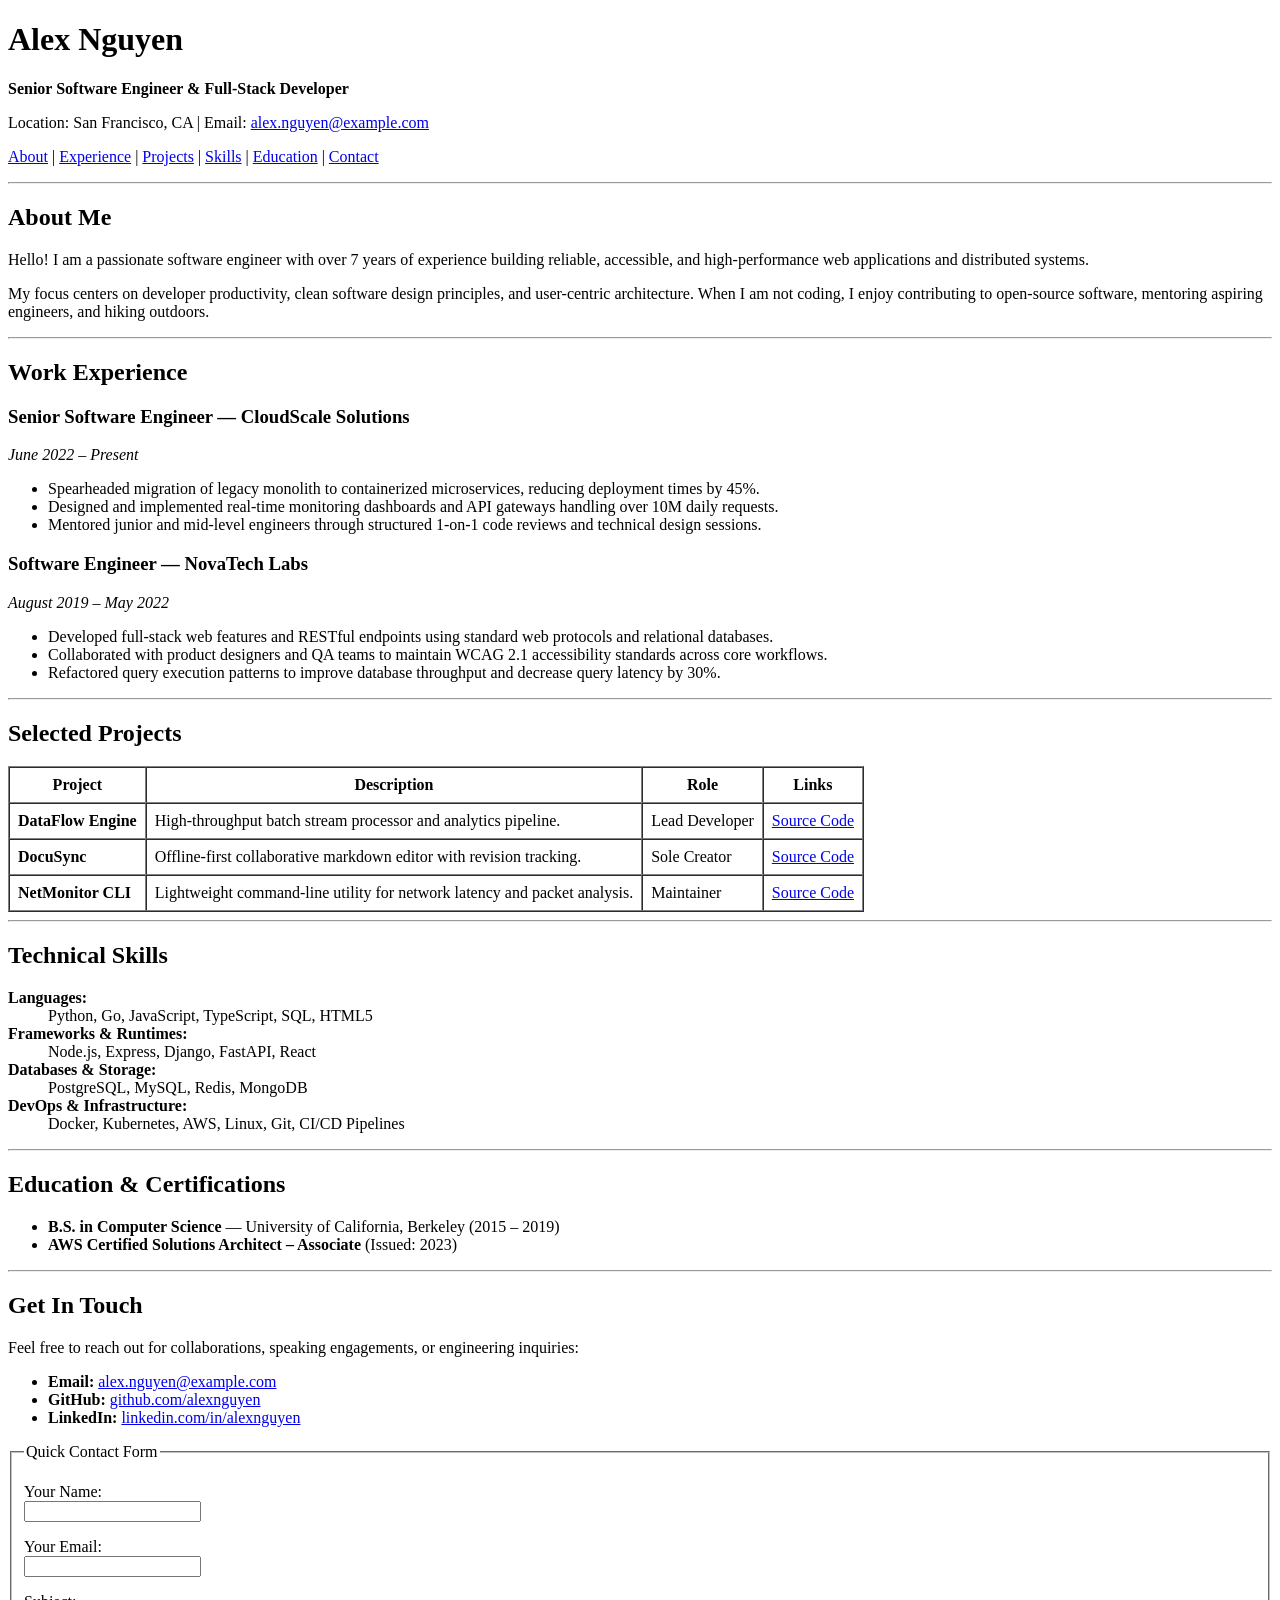
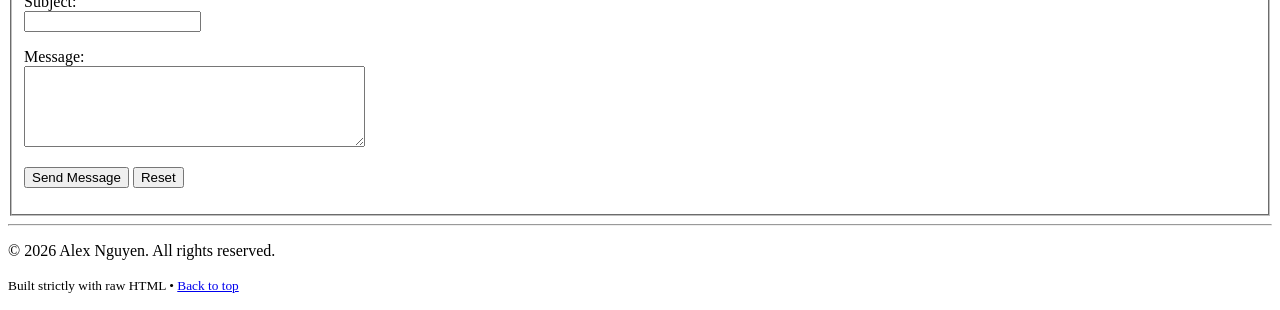
==== index.html @ 95aef4f9 "Initial website" ====
<!DOCTYPE html>
<html lang="en">
<head>
    <meta charset="UTF-8">
    <meta name="viewport" content="width=device-width, initial-scale=1.0">
    <title>Alex Nguyen | Personal Profile</title>
</head>
<body>

    <header>
        <h1>Alex Nguyen</h1>
        <p><strong>Senior Software Engineer &amp; Full-Stack Developer</strong></p>
        <p>Location: San Francisco, CA | Email: <a href="mailto:alex.nguyen@example.com">alex.nguyen@example.com</a></p>
        
        <nav aria-label="Page navigation">
            <p>
                <a href="#about">About</a> |
                <a href="#experience">Experience</a> |
                <a href="#projects">Projects</a> |
                <a href="#skills">Skills</a> |
                <a href="#education">Education</a> |
                <a href="#contact">Contact</a>
            </p>
        </nav>
    </header>

    <hr>

    <main>
        <section id="about">
            <h2>About Me</h2>
            <p>
                Hello! I am a passionate software engineer with over 7 years of experience building reliable,
                accessible, and high-performance web applications and distributed systems.
            </p>
            <p>
                My focus centers on developer productivity, clean software design principles, and user-centric architecture.
                When I am not coding, I enjoy contributing to open-source software, mentoring aspiring engineers, and hiking outdoors.
            </p>
        </section>

        <hr>

        <section id="experience">
            <h2>Work Experience</h2>

            <article>
                <h3>Senior Software Engineer &mdash; CloudScale Solutions</h3>
                <p><em>June 2022 &ndash; Present</em></p>
                <ul>
                    <li>Spearheaded migration of legacy monolith to containerized microservices, reducing deployment times by 45%.</li>
                    <li>Designed and implemented real-time monitoring dashboards and API gateways handling over 10M daily requests.</li>
                    <li>Mentored junior and mid-level engineers through structured 1-on-1 code reviews and technical design sessions.</li>
                </ul>
            </article>

            <article>
                <h3>Software Engineer &mdash; NovaTech Labs</h3>
                <p><em>August 2019 &ndash; May 2022</em></p>
                <ul>
                    <li>Developed full-stack web features and RESTful endpoints using standard web protocols and relational databases.</li>
                    <li>Collaborated with product designers and QA teams to maintain WCAG 2.1 accessibility standards across core workflows.</li>
                    <li>Refactored query execution patterns to improve database throughput and decrease query latency by 30%.</li>
                </ul>
            </article>
        </section>

        <hr>

        <section id="projects">
            <h2>Selected Projects</h2>

            <table border="1" cellpadding="8" cellspacing="0">
                <thead>
                    <tr>
                        <th>Project</th>
                        <th>Description</th>
                        <th>Role</th>
                        <th>Links</th>
                    </tr>
                </thead>
                <tbody>
                    <tr>
                        <td><strong>DataFlow Engine</strong></td>
                        <td>High-throughput batch stream processor and analytics pipeline.</td>
                        <td>Lead Developer</td>
                        <td><a href="https://github.com" target="_blank" rel="noopener noreferrer">Source Code</a></td>
                    </tr>
                    <tr>
                        <td><strong>DocuSync</strong></td>
                        <td>Offline-first collaborative markdown editor with revision tracking.</td>
                        <td>Sole Creator</td>
                        <td><a href="https://github.com" target="_blank" rel="noopener noreferrer">Source Code</a></td>
                    </tr>
                    <tr>
                        <td><strong>NetMonitor CLI</strong></td>
                        <td>Lightweight command-line utility for network latency and packet analysis.</td>
                        <td>Maintainer</td>
                        <td><a href="https://github.com" target="_blank" rel="noopener noreferrer">Source Code</a></td>
                    </tr>
                </tbody>
            </table>
        </section>

        <hr>

        <section id="skills">
            <h2>Technical Skills</h2>
            <dl>
                <dt><strong>Languages:</strong></dt>
                <dd>Python, Go, JavaScript, TypeScript, SQL, HTML5</dd>

                <dt><strong>Frameworks &amp; Runtimes:</strong></dt>
                <dd>Node.js, Express, Django, FastAPI, React</dd>

                <dt><strong>Databases &amp; Storage:</strong></dt>
                <dd>PostgreSQL, MySQL, Redis, MongoDB</dd>

                <dt><strong>DevOps &amp; Infrastructure:</strong></dt>
                <dd>Docker, Kubernetes, AWS, Linux, Git, CI/CD Pipelines</dd>
            </dl>
        </section>

        <hr>

        <section id="education">
            <h2>Education &amp; Certifications</h2>
            <ul>
                <li>
                    <strong>B.S. in Computer Science</strong> &mdash; University of California, Berkeley (2015 &ndash; 2019)
                </li>
                <li>
                    <strong>AWS Certified Solutions Architect &ndash; Associate</strong> (Issued: 2023)
                </li>
            </ul>
        </section>

        <hr>

        <section id="contact">
            <h2>Get In Touch</h2>
            <p>Feel free to reach out for collaborations, speaking engagements, or engineering inquiries:</p>

            <ul>
                <li><strong>Email:</strong> <a href="mailto:alex.nguyen@example.com">alex.nguyen@example.com</a></li>
                <li><strong>GitHub:</strong> <a href="https://github.com" target="_blank" rel="noopener noreferrer">github.com/alexnguyen</a></li>
                <li><strong>LinkedIn:</strong> <a href="https://linkedin.com" target="_blank" rel="noopener noreferrer">linkedin.com/in/alexnguyen</a></li>
            </ul>

            <fieldset>
                <legend>Quick Contact Form</legend>
                <form action="#" method="post">
                    <p>
                        <label for="name">Your Name:</label><br>
                        <input type="text" id="name" name="name" required>
                    </p>
                    <p>
                        <label for="email">Your Email:</label><br>
                        <input type="email" id="email" name="email" required>
                    </p>
                    <p>
                        <label for="subject">Subject:</label><br>
                        <input type="text" id="subject" name="subject">
                    </p>
                    <p>
                        <label for="message">Message:</label><br>
                        <textarea id="message" name="message" rows="5" cols="40" required></textarea>
                    </p>
                    <p>
                        <button type="submit">Send Message</button>
                        <button type="reset">Reset</button>
                    </p>
                </form>
            </fieldset>
        </section>
    </main>

    <hr>

    <footer>
        <p>&copy; 2026 Alex Nguyen. All rights reserved.</p>
        <p><small>Built strictly with raw HTML &bull; <a href="#top">Back to top</a></small></p>
    </footer>

</body>
</html>
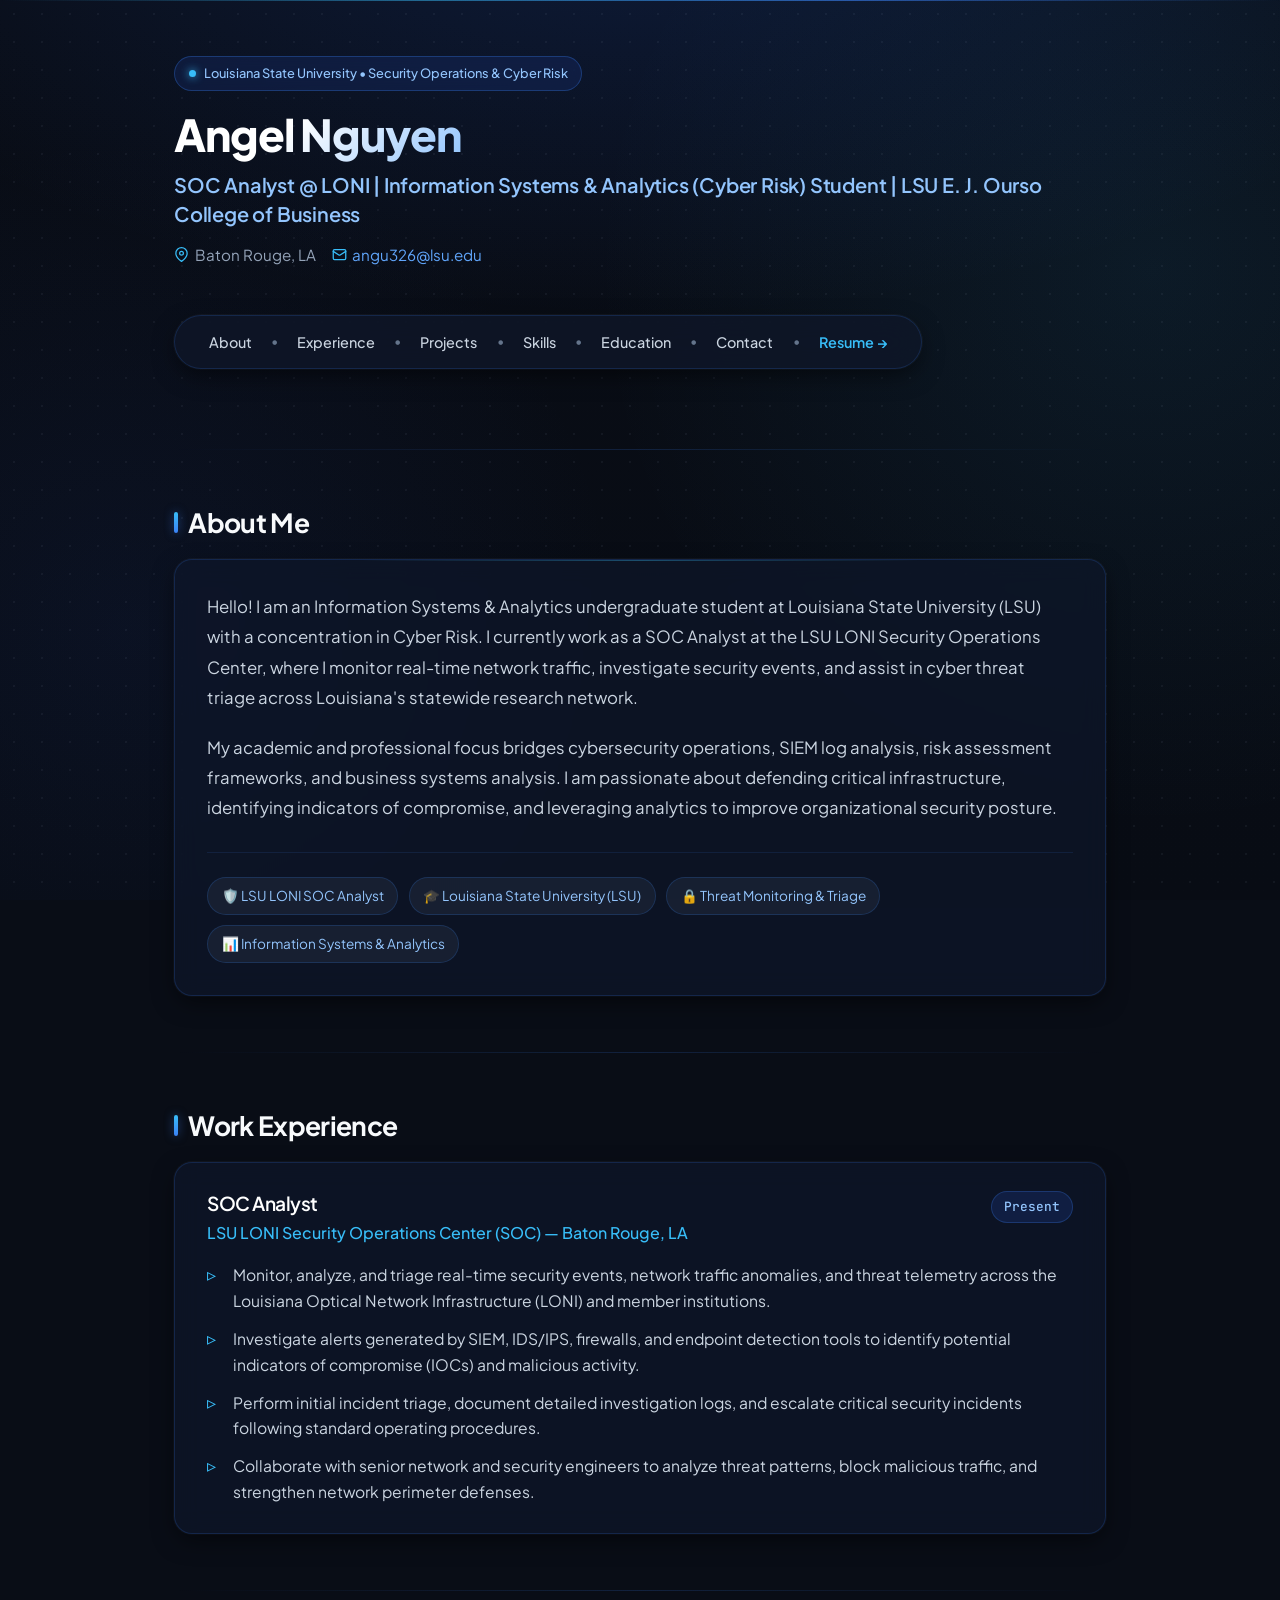
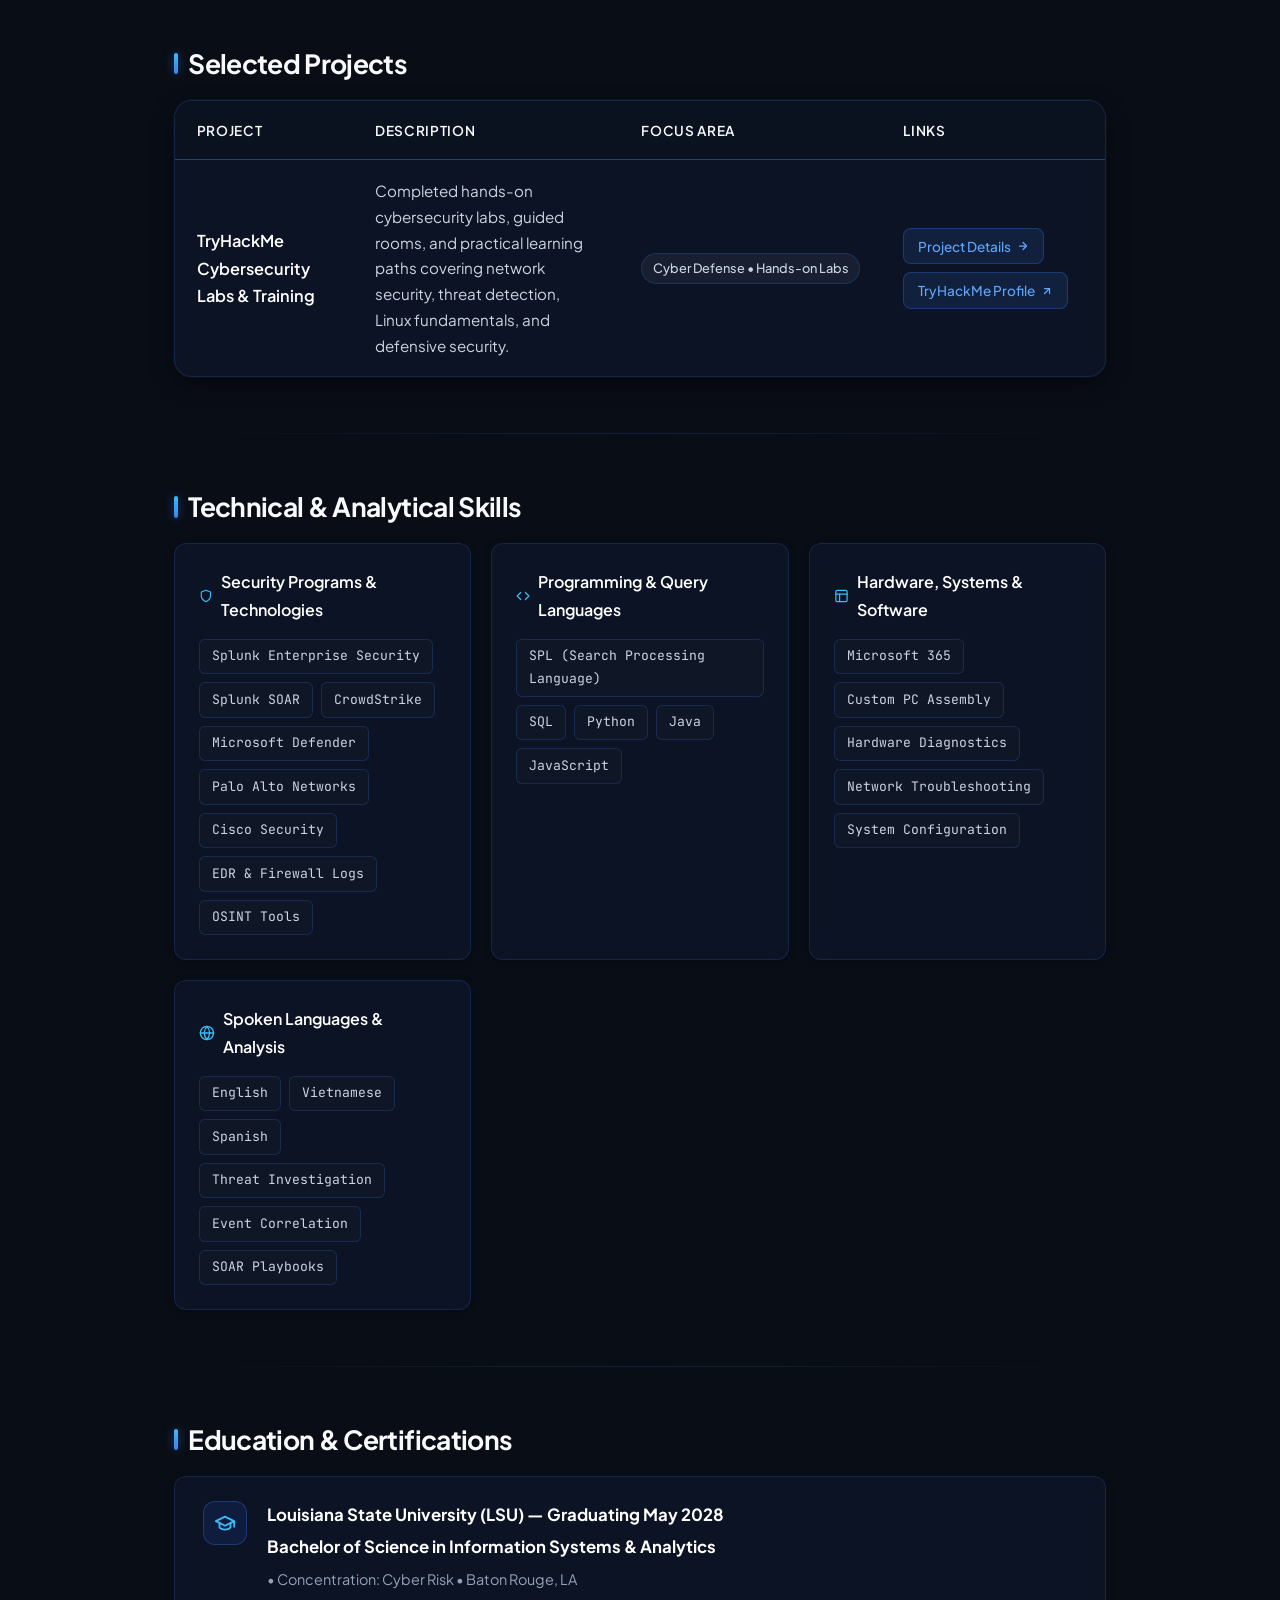
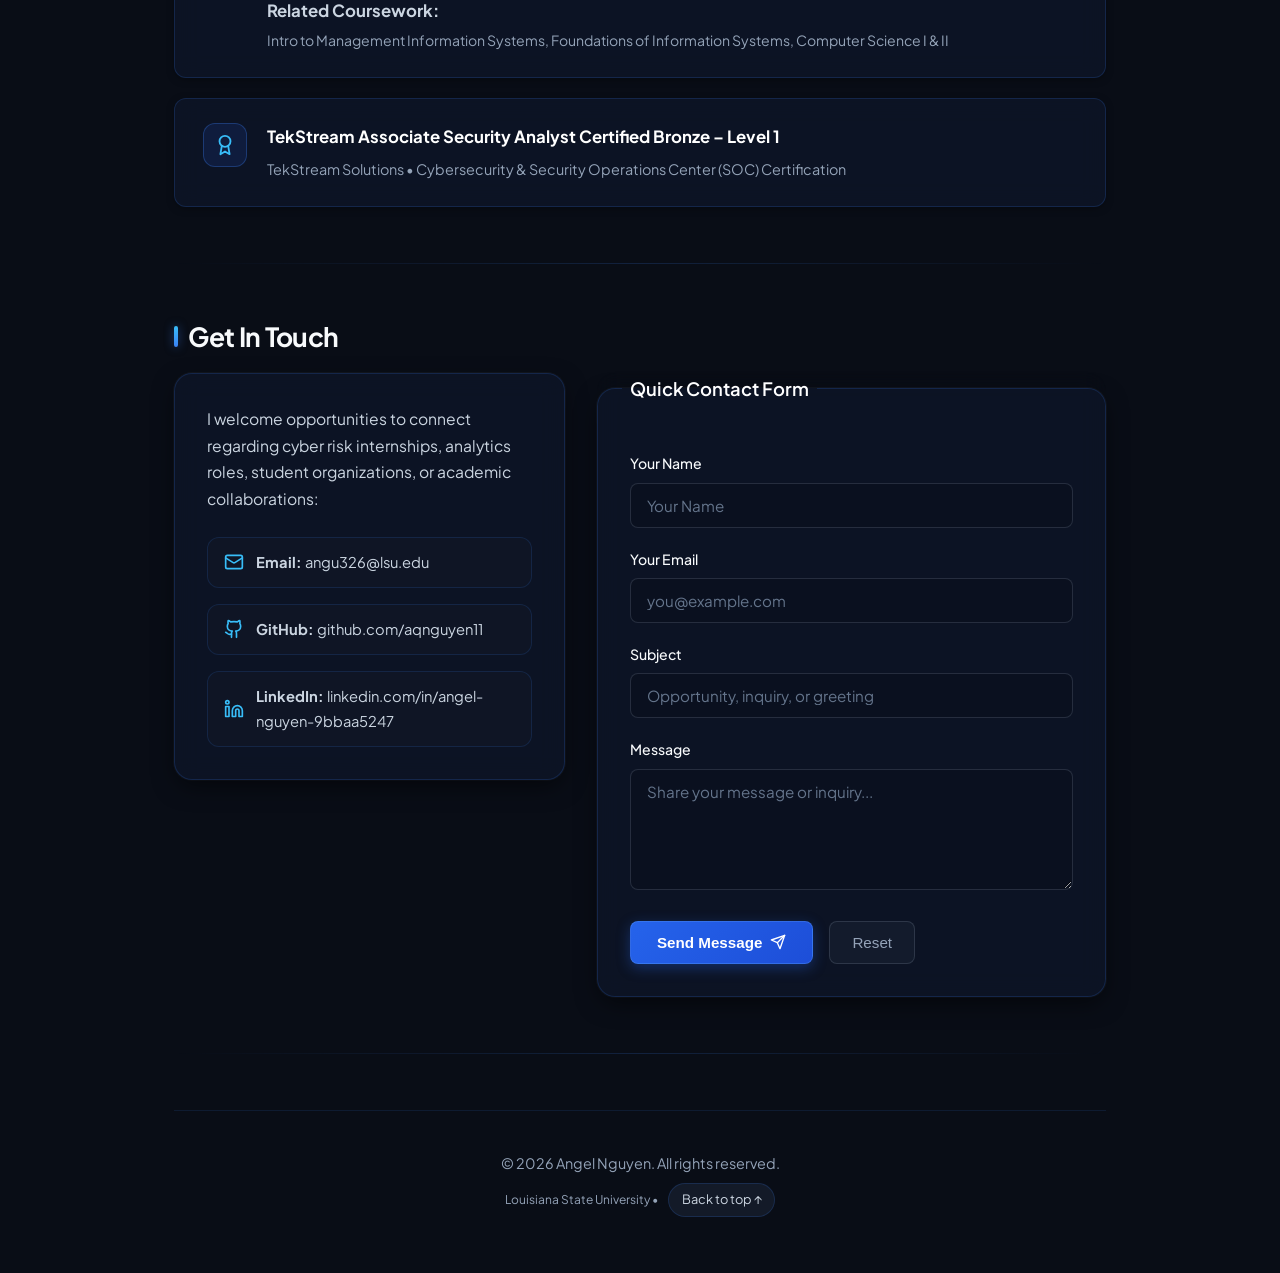
==== commit 4ed903c3: "Update portfolio content and styling" ====
--- a/index.html
+++ b/index.html
@@ -3,184 +3,321 @@
 <head>
     <meta charset="UTF-8">
     <meta name="viewport" content="width=device-width, initial-scale=1.0">
-    <title>Alex Nguyen | Personal Profile</title>
+    <meta name="description" content="Angel Nguyen - SOC Analyst @ LONI | Information Systems &amp; Analytics (Cyber Risk) Student | LSU E. J. Ourso College of Business.">
+    <title>Angel Nguyen | LSU Information Systems &amp; Analytics</title>
+    <!-- Google Fonts -->
+    <link rel="preconnect" href="https://fonts.googleapis.com">
+    <link rel="preconnect" href="https://fonts.gstatic.com" crossorigin>
+    <link href="https://fonts.googleapis.com/css2?family=Plus+Jakarta+Sans:wght@300;400;500;600;700;800&family=JetBrains+Mono:wght@400;500;600&display=swap" rel="stylesheet">
+    <!-- Modern Stylesheet -->
+    <link rel="stylesheet" href="styles.css">
 </head>
-<body>
-
-    <header>
-        <h1>Alex Nguyen</h1>
-        <p><strong>Senior Software Engineer &amp; Full-Stack Developer</strong></p>
-        <p>Location: San Francisco, CA | Email: <a href="mailto:alex.nguyen@example.com">alex.nguyen@example.com</a></p>
-        
-        <nav aria-label="Page navigation">
-            <p>
-                <a href="#about">About</a> |
-                <a href="#experience">Experience</a> |
-                <a href="#projects">Projects</a> |
-                <a href="#skills">Skills</a> |
-                <a href="#education">Education</a> |
-                <a href="#contact">Contact</a>
-            </p>
-        </nav>
-    </header>
-
-    <hr>
-
-    <main>
-        <section id="about">
-            <h2>About Me</h2>
-            <p>
-                Hello! I am a passionate software engineer with over 7 years of experience building reliable,
-                accessible, and high-performance web applications and distributed systems.
-            </p>
-            <p>
-                My focus centers on developer productivity, clean software design principles, and user-centric architecture.
-                When I am not coding, I enjoy contributing to open-source software, mentoring aspiring engineers, and hiking outdoors.
-            </p>
-        </section>
+<body id="top">
+
+    <div class="container">
+        <header>
+            <div class="hero-badge-wrap">
+                <span class="status-badge">
+                    <span class="status-indicator"></span>
+                    Louisiana State University &bull; Security Operations &amp; Cyber Risk
+                </span>
+            </div>
+
+            <h1>Angel Nguyen</h1>
+            <p class="hero-subtitle">SOC Analyst @ LONI | Information Systems &amp; Analytics (Cyber Risk) Student | LSU E. J. Ourso College of Business</p>
+            
+            <div class="hero-meta">
+                <span class="hero-meta-item">
+                    <svg viewBox="0 0 24 24" fill="none" stroke="currentColor" stroke-width="2" stroke-linecap="round" stroke-linejoin="round" aria-hidden="true"><path d="M21 10c0 7-9 13-9 13s-9-6-9-13a9 9 0 0 1 18 0z"></path><circle cx="12" cy="10" r="3"></circle></svg>
+                    Baton Rouge, LA
+                </span>
+                <span class="hero-meta-item">
+                    <svg viewBox="0 0 24 24" fill="none" stroke="currentColor" stroke-width="2" stroke-linecap="round" stroke-linejoin="round" aria-hidden="true"><rect width="20" height="16" x="2" y="4" rx="2"></rect><path d="m22 7-8.97 5.7a1.94 1.94 0 0 1-2.06 0L2 7"></path></svg>
+                    <a href="mailto:angu326@lsu.edu">angu326@lsu.edu</a>
+                </span>
+            </div>
+            
+            <nav aria-label="Page navigation">
+                <p>
+                    <a href="#about">About</a>
+                    <span class="nav-separator">&bull;</span>
+                    <a href="#experience">Experience</a>
+                    <span class="nav-separator">&bull;</span>
+                    <a href="#projects">Projects</a>
+                    <span class="nav-separator">&bull;</span>
+                    <a href="#skills">Skills</a>
+                    <span class="nav-separator">&bull;</span>
+                    <a href="#education">Education</a>
+                    <span class="nav-separator">&bull;</span>
+                    <a href="#contact">Contact</a>
+                    <span class="nav-separator">&bull;</span>
+                    <a href="resume.html" style="color: var(--accent-cyan); font-weight: 600;">Resume &rarr;</a>
+                </p>
+            </nav>
+        </header>
 
         <hr>
 
-        <section id="experience">
-            <h2>Work Experience</h2>
-
-            <article>
-                <h3>Senior Software Engineer &mdash; CloudScale Solutions</h3>
-                <p><em>June 2022 &ndash; Present</em></p>
-                <ul>
-                    <li>Spearheaded migration of legacy monolith to containerized microservices, reducing deployment times by 45%.</li>
-                    <li>Designed and implemented real-time monitoring dashboards and API gateways handling over 10M daily requests.</li>
-                    <li>Mentored junior and mid-level engineers through structured 1-on-1 code reviews and technical design sessions.</li>
-                </ul>
-            </article>
-
-            <article>
-                <h3>Software Engineer &mdash; NovaTech Labs</h3>
-                <p><em>August 2019 &ndash; May 2022</em></p>
-                <ul>
-                    <li>Developed full-stack web features and RESTful endpoints using standard web protocols and relational databases.</li>
-                    <li>Collaborated with product designers and QA teams to maintain WCAG 2.1 accessibility standards across core workflows.</li>
-                    <li>Refactored query execution patterns to improve database throughput and decrease query latency by 30%.</li>
-                </ul>
-            </article>
-        </section>
-
-        <hr>
-
-        <section id="projects">
-            <h2>Selected Projects</h2>
-
-            <table border="1" cellpadding="8" cellspacing="0">
-                <thead>
-                    <tr>
-                        <th>Project</th>
-                        <th>Description</th>
-                        <th>Role</th>
-                        <th>Links</th>
-                    </tr>
-                </thead>
-                <tbody>
-                    <tr>
-                        <td><strong>DataFlow Engine</strong></td>
-                        <td>High-throughput batch stream processor and analytics pipeline.</td>
-                        <td>Lead Developer</td>
-                        <td><a href="https://github.com" target="_blank" rel="noopener noreferrer">Source Code</a></td>
-                    </tr>
-                    <tr>
-                        <td><strong>DocuSync</strong></td>
-                        <td>Offline-first collaborative markdown editor with revision tracking.</td>
-                        <td>Sole Creator</td>
-                        <td><a href="https://github.com" target="_blank" rel="noopener noreferrer">Source Code</a></td>
-                    </tr>
-                    <tr>
-                        <td><strong>NetMonitor CLI</strong></td>
-                        <td>Lightweight command-line utility for network latency and packet analysis.</td>
-                        <td>Maintainer</td>
-                        <td><a href="https://github.com" target="_blank" rel="noopener noreferrer">Source Code</a></td>
-                    </tr>
-                </tbody>
-            </table>
-        </section>
-
-        <hr>
-
-        <section id="skills">
-            <h2>Technical Skills</h2>
-            <dl>
-                <dt><strong>Languages:</strong></dt>
-                <dd>Python, Go, JavaScript, TypeScript, SQL, HTML5</dd>
-
-                <dt><strong>Frameworks &amp; Runtimes:</strong></dt>
-                <dd>Node.js, Express, Django, FastAPI, React</dd>
-
-                <dt><strong>Databases &amp; Storage:</strong></dt>
-                <dd>PostgreSQL, MySQL, Redis, MongoDB</dd>
-
-                <dt><strong>DevOps &amp; Infrastructure:</strong></dt>
-                <dd>Docker, Kubernetes, AWS, Linux, Git, CI/CD Pipelines</dd>
-            </dl>
-        </section>
-
-        <hr>
-
-        <section id="education">
-            <h2>Education &amp; Certifications</h2>
-            <ul>
-                <li>
-                    <strong>B.S. in Computer Science</strong> &mdash; University of California, Berkeley (2015 &ndash; 2019)
-                </li>
-                <li>
-                    <strong>AWS Certified Solutions Architect &ndash; Associate</strong> (Issued: 2023)
-                </li>
-            </ul>
-        </section>
-
-        <hr>
-
-        <section id="contact">
-            <h2>Get In Touch</h2>
-            <p>Feel free to reach out for collaborations, speaking engagements, or engineering inquiries:</p>
-
-            <ul>
-                <li><strong>Email:</strong> <a href="mailto:alex.nguyen@example.com">alex.nguyen@example.com</a></li>
-                <li><strong>GitHub:</strong> <a href="https://github.com" target="_blank" rel="noopener noreferrer">github.com/alexnguyen</a></li>
-                <li><strong>LinkedIn:</strong> <a href="https://linkedin.com" target="_blank" rel="noopener noreferrer">linkedin.com/in/alexnguyen</a></li>
-            </ul>
-
-            <fieldset>
-                <legend>Quick Contact Form</legend>
-                <form action="#" method="post">
+        <main>
+            <section id="about">
+                <h2>About Me</h2>
+                <div class="card">
                     <p>
-                        <label for="name">Your Name:</label><br>
-                        <input type="text" id="name" name="name" required>
+                        Hello! I am an Information Systems &amp; Analytics undergraduate student at Louisiana State University (LSU)
+                        with a concentration in Cyber Risk. I currently work as a SOC Analyst at the LSU LONI Security Operations Center,
+                        where I monitor real-time network traffic, investigate security events, and assist in cyber threat triage across Louisiana's statewide research network.
                     </p>
                     <p>
-                        <label for="email">Your Email:</label><br>
-                        <input type="email" id="email" name="email" required>
+                        My academic and professional focus bridges cybersecurity operations, SIEM log analysis, risk assessment frameworks,
+                        and business systems analysis. I am passionate about defending critical infrastructure, identifying indicators of compromise,
+                        and leveraging analytics to improve organizational security posture.
                     </p>
-                    <p>
-                        <label for="subject">Subject:</label><br>
-                        <input type="text" id="subject" name="subject">
-                    </p>
-                    <p>
-                        <label for="message">Message:</label><br>
-                        <textarea id="message" name="message" rows="5" cols="40" required></textarea>
-                    </p>
-                    <p>
-                        <button type="submit">Send Message</button>
-                        <button type="reset">Reset</button>
-                    </p>
-                </form>
-            </fieldset>
-        </section>
-    </main>
-
-    <hr>
-
-    <footer>
-        <p>&copy; 2026 Alex Nguyen. All rights reserved.</p>
-        <p><small>Built strictly with raw HTML &bull; <a href="#top">Back to top</a></small></p>
-    </footer>
+
+                    <div class="highlight-chips">
+                        <span class="highlight-chip">🛡️ LSU LONI SOC Analyst</span>
+                        <span class="highlight-chip">🎓 Louisiana State University (LSU)</span>
+                        <span class="highlight-chip">🔒 Threat Monitoring &amp; Triage</span>
+                        <span class="highlight-chip">📊 Information Systems &amp; Analytics</span>
+                    </div>
+                </div>
+            </section>
+
+            <hr>
+
+            <section id="experience">
+                <h2>Work Experience</h2>
+
+                <div class="timeline">
+                    <article class="experience-item">
+                        <div class="experience-header">
+                            <div>
+                                <h3>SOC Analyst</h3>
+                                <p class="company-title">LSU LONI Security Operations Center (SOC) &mdash; Baton Rouge, LA</p>
+                            </div>
+                            <span class="date-badge">Present</span>
+                        </div>
+                        <ul>
+                            <li>Monitor, analyze, and triage real-time security events, network traffic anomalies, and threat telemetry across the Louisiana Optical Network Infrastructure (LONI) and member institutions.</li>
+                            <li>Investigate alerts generated by SIEM, IDS/IPS, firewalls, and endpoint detection tools to identify potential indicators of compromise (IOCs) and malicious activity.</li>
+                            <li>Perform initial incident triage, document detailed investigation logs, and escalate critical security incidents following standard operating procedures.</li>
+                            <li>Collaborate with senior network and security engineers to analyze threat patterns, block malicious traffic, and strengthen network perimeter defenses.</li>
+                        </ul>
+                    </article>
+                </div>
+            </section>
+
+            <hr>
+
+            <section id="projects">
+                <h2>Selected Projects</h2>
+
+                <div class="table-wrapper">
+                    <table>
+                        <thead>
+                            <tr>
+                                <th>Project</th>
+                                <th>Description</th>
+                                <th>Focus Area</th>
+                                <th>Links</th>
+                            </tr>
+                        </thead>
+                        <tbody>
+                            <tr>
+                                <td>
+                                    <strong><a href="project.html" style="color: #ffffff; text-decoration: none;">TryHackMe Cybersecurity Labs &amp; Training</a></strong>
+                                </td>
+                                <td>Completed hands-on cybersecurity labs, guided rooms, and practical learning paths covering network security, threat detection, Linux fundamentals, and defensive security.</td>
+                                <td><span class="role-tag">Cyber Defense &bull; Hands-on Labs</span></td>
+                                <td>
+                                    <div style="display: flex; gap: 0.5rem; flex-wrap: wrap;">
+                                        <a class="project-link" href="project.html">
+                                            Project Details
+                                            <svg viewBox="0 0 24 24" fill="none" stroke="currentColor" stroke-width="2.5" stroke-linecap="round" stroke-linejoin="round" aria-hidden="true"><path d="M5 12h14"></path><path d="m12 5 7 7-7 7"></path></svg>
+                                        </a>
+                                        <a class="project-link" href="https://tryhackme.com/p/angu326" target="_blank" rel="noopener noreferrer">
+                                            TryHackMe Profile
+                                            <svg viewBox="0 0 24 24" fill="none" stroke="currentColor" stroke-width="2.5" stroke-linecap="round" stroke-linejoin="round" aria-hidden="true"><path d="M7 17 17 7"></path><path d="M7 7h10v10"></path></svg>
+                                        </a>
+                                    </div>
+                                </td>
+                            </tr>
+                        </tbody>
+                    </table>
+                </div>
+            </section>
+
+            <hr>
+
+            <section id="skills">
+                <h2>Technical &amp; Analytical Skills</h2>
+                <div class="skills-grid">
+                    <div class="skill-category-card">
+                        <div class="skill-category-title">
+                            <svg viewBox="0 0 24 24" fill="none" stroke="currentColor" stroke-width="2" stroke-linecap="round" stroke-linejoin="round" aria-hidden="true"><path d="M12 22s8-4 8-10V5l-8-3-8 3v7c0 6 8 10 8 10z"></path></svg>
+                            Security Programs &amp; Technologies
+                        </div>
+                        <div class="skill-tags">
+                            <span class="skill-badge">Splunk Enterprise Security</span>
+                            <span class="skill-badge">Splunk SOAR</span>
+                            <span class="skill-badge">CrowdStrike</span>
+                            <span class="skill-badge">Microsoft Defender</span>
+                            <span class="skill-badge">Palo Alto Networks</span>
+                            <span class="skill-badge">Cisco Security</span>
+                            <span class="skill-badge">EDR &amp; Firewall Logs</span>
+                            <span class="skill-badge">OSINT Tools</span>
+                        </div>
+                    </div>
+
+                    <div class="skill-category-card">
+                        <div class="skill-category-title">
+                            <svg viewBox="0 0 24 24" fill="none" stroke="currentColor" stroke-width="2" stroke-linecap="round" stroke-linejoin="round" aria-hidden="true"><polyline points="16 18 22 12 16 6"></polyline><polyline points="8 6 2 12 8 18"></polyline></svg>
+                            Programming &amp; Query Languages
+                        </div>
+                        <div class="skill-tags">
+                            <span class="skill-badge">SPL (Search Processing Language)</span>
+                            <span class="skill-badge">SQL</span>
+                            <span class="skill-badge">Python</span>
+                            <span class="skill-badge">Java</span>
+                            <span class="skill-badge">JavaScript</span>
+                        </div>
+                    </div>
+
+                    <div class="skill-category-card">
+                        <div class="skill-category-title">
+                            <svg viewBox="0 0 24 24" fill="none" stroke="currentColor" stroke-width="2" stroke-linecap="round" stroke-linejoin="round" aria-hidden="true"><rect width="18" height="18" x="3" y="3" rx="2"></rect><path d="M3 9h18"></path><path d="M9 21V9"></path></svg>
+                            Hardware, Systems &amp; Software
+                        </div>
+                        <div class="skill-tags">
+                            <span class="skill-badge">Microsoft 365</span>
+                            <span class="skill-badge">Custom PC Assembly</span>
+                            <span class="skill-badge">Hardware Diagnostics</span>
+                            <span class="skill-badge">Network Troubleshooting</span>
+                            <span class="skill-badge">System Configuration</span>
+                        </div>
+                    </div>
+
+                    <div class="skill-category-card">
+                        <div class="skill-category-title">
+                            <svg viewBox="0 0 24 24" fill="none" stroke="currentColor" stroke-width="2" stroke-linecap="round" stroke-linejoin="round" aria-hidden="true"><circle cx="12" cy="12" r="10"></circle><line x1="2" y1="12" x2="22" y2="12"></line><path d="M12 2a15.3 15.3 0 0 1 4 10 15.3 15.3 0 0 1-4 10 15.3 15.3 0 0 1-4-10 15.3 15.3 0 0 1 4-10z"></path></svg>
+                            Spoken Languages &amp; Analysis
+                        </div>
+                        <div class="skill-tags">
+                            <span class="skill-badge">English</span>
+                            <span class="skill-badge">Vietnamese</span>
+                            <span class="skill-badge">Spanish</span>
+                            <span class="skill-badge">Threat Investigation</span>
+                            <span class="skill-badge">Event Correlation</span>
+                            <span class="skill-badge">SOAR Playbooks</span>
+                        </div>
+                    </div>
+                </div>
+            </section>
+
+            <hr>
+
+            <section id="education">
+                <h2>Education &amp; Certifications</h2>
+                <ul class="edu-list">
+                    <li class="edu-item">
+                        <div class="edu-icon-wrap" aria-hidden="true">
+                            <svg viewBox="0 0 24 24" fill="none" stroke="currentColor" stroke-width="2" stroke-linecap="round" stroke-linejoin="round"><path d="M22 10v6M2 10l10-5 10 5-10 5z"></path><path d="M6 12v5c3 3 9 3 12 0v-5"></path></svg>
+                        </div>
+                        <div class="edu-content">
+                            <strong>Louisiana State University (LSU) &mdash; Graduating May 2028</strong>
+                            <span class="edu-sub"><strong>Bachelor of Science in Information Systems &amp; Analytics</strong> &bull; Concentration: Cyber Risk &bull; Baton Rouge, LA</span>
+                            <p style="margin-top: 0.35rem; font-size: 0.88rem; color: var(--text-muted); margin-bottom: 0;">
+                                <strong style="color: #cbd5e1;">Related Coursework:</strong> Intro to Management Information Systems, Foundations of Information Systems, Computer Science I &amp; II
+                            </p>
+                        </div>
+                    </li>
+                    <li class="edu-item">
+                        <div class="edu-icon-wrap" aria-hidden="true">
+                            <svg viewBox="0 0 24 24" fill="none" stroke="currentColor" stroke-width="2" stroke-linecap="round" stroke-linejoin="round"><circle cx="12" cy="8" r="6"></circle><path d="M15.477 12.89 17 22l-5-3-5 3 1.523-9.11"></path></svg>
+                        </div>
+                        <div class="edu-content">
+                            <strong>TekStream Associate Security Analyst Certified Bronze &ndash; Level 1</strong>
+                            <span class="edu-sub">TekStream Solutions &bull; Cybersecurity &amp; Security Operations Center (SOC) Certification</span>
+                        </div>
+                    </li>
+                </ul>
+            </section>
+
+            <hr>
+
+            <section id="contact">
+                <h2>Get In Touch</h2>
+                
+                <div class="contact-layout">
+                    <div class="contact-info-card">
+                        <p>I welcome opportunities to connect regarding cyber risk internships, analytics roles, student organizations, or academic collaborations:</p>
+
+                        <ul class="contact-channels">
+                            <li class="contact-channel-item">
+                                <a href="mailto:angu326@lsu.edu">
+                                    <svg class="channel-icon" viewBox="0 0 24 24" fill="none" stroke="currentColor" stroke-width="2" stroke-linecap="round" stroke-linejoin="round" aria-hidden="true"><rect width="20" height="16" x="2" y="4" rx="2"></rect><path d="m22 7-8.97 5.7a1.94 1.94 0 0 1-2.06 0L2 7"></path></svg>
+                                    <span><strong>Email:</strong> angu326@lsu.edu</span>
+                                </a>
+                            </li>
+                            <li class="contact-channel-item">
+                                <a href="https://github.com/aqnguyen11" target="_blank" rel="noopener noreferrer">
+                                    <svg class="channel-icon" viewBox="0 0 24 24" fill="none" stroke="currentColor" stroke-width="2" stroke-linecap="round" stroke-linejoin="round" aria-hidden="true"><path d="M15 22v-4a4.8 4.8 0 0 0-1-3.5c3 0 6-2 6-5.5.08-1.25-.27-2.48-1-3.5.28-1.15.28-2.35 0-3.5 0 0-1 0-3 1.5-2.64-.5-5.36-.5-8 0C6 2 5 2 5 2c-.3 1.15-.3 2.35 0 3.5A5.403 5.403 0 0 0 4 9c0 3.5 3 5.5 6 5.5-.39.49-.68 1.05-.85 1.65-.17.6-.22 1.23-.15 1.85v4"></path><path d="M9 18c-4.51 2-5-2-7-2"></path></svg>
+                                    <span><strong>GitHub:</strong> github.com/aqnguyen11</span>
+                                </a>
+                            </li>
+                            <li class="contact-channel-item">
+                                <a href="https://www.linkedin.com/in/angel-nguyen-9bbaa5247" target="_blank" rel="noopener noreferrer">
+                                    <svg class="channel-icon" viewBox="0 0 24 24" fill="none" stroke="currentColor" stroke-width="2" stroke-linecap="round" stroke-linejoin="round" aria-hidden="true"><path d="M16 8a6 6 0 0 1 6 6v7h-4v-7a2 2 0 0 0-2-2 2 2 0 0 0-2 2v7h-4v-7a6 6 0 0 1 6-6z"></path><rect width="4" height="12" x="2" y="9"></rect><circle cx="4" cy="4" r="2"></circle></svg>
+                                    <span><strong>LinkedIn:</strong> linkedin.com/in/angel-nguyen-9bbaa5247</span>
+                                </a>
+                            </li>
+                        </ul>
+                    </div>
+
+                    <fieldset class="contact-form-card">
+                        <legend>Quick Contact Form</legend>
+                        <form action="#" method="post">
+                            <div class="form-group">
+                                <label for="name">Your Name</label>
+                                <input type="text" id="name" name="name" placeholder="Your Name" required>
+                            </div>
+                            <div class="form-group">
+                                <label for="email">Your Email</label>
+                                <input type="email" id="email" name="email" placeholder="you@example.com" required>
+                            </div>
+                            <div class="form-group">
+                                <label for="subject">Subject</label>
+                                <input type="text" id="subject" name="subject" placeholder="Opportunity, inquiry, or greeting">
+                            </div>
+                            <div class="form-group">
+                                <label for="message">Message</label>
+                                <textarea id="message" name="message" rows="5" placeholder="Share your message or inquiry..." required></textarea>
+                            </div>
+                            <div class="form-actions">
+                                <button type="submit" class="btn-primary">
+                                    Send Message
+                                    <svg width="16" height="16" viewBox="0 0 24 24" fill="none" stroke="currentColor" stroke-width="2" stroke-linecap="round" stroke-linejoin="round" aria-hidden="true"><line x1="22" y1="2" x2="11" y2="13"></line><polygon points="22 2 15 22 11 13 2 9 22 2"></polygon></svg>
+                                </button>
+                                <button type="reset" class="btn-secondary">Reset</button>
+                            </div>
+                        </form>
+                    </fieldset>
+                </div>
+            </section>
+        </main>
+
+        <hr>
+
+        <footer>
+            <p>&copy; 2026 Angel Nguyen. All rights reserved.</p>
+            <p>
+                <small>Louisiana State University &bull; 
+                    <a href="#top" class="back-to-top">
+                        Back to top &uarr;
+                    </a>
+                </small>
+            </p>
+        </footer>
+    </div>
 
 </body>
 </html>
--- a/styles.css
+++ b/styles.css
@@ -0,0 +1,984 @@
+/* ==========================================================================
+   Design System & Modern Dark Navy/Charcoal Theme
+   Professional Software Engineer Portfolio
+   ========================================================================== */
+
+:root {
+  /* Color Palette */
+  --bg-canvas: #090d16;
+  --bg-surface: #0f172a;
+  --bg-card: rgba(15, 23, 42, 0.72);
+  --bg-card-hover: rgba(22, 33, 58, 0.85);
+  --bg-card-subtle: rgba(30, 41, 59, 0.45);
+  --bg-input: rgba(11, 17, 32, 0.85);
+
+  /* Borders & Dividers */
+  --border-subtle: rgba(59, 130, 246, 0.12);
+  --border-card: rgba(59, 130, 246, 0.18);
+  --border-card-hover: rgba(96, 165, 250, 0.4);
+  --border-glow: rgba(59, 130, 246, 0.35);
+
+  /* Typography Colors */
+  --text-primary: #f8fafc;      /* Crisp off-white */
+  --text-secondary: #cbd5e1;    /* Light slate off-white */
+  --text-muted: #94a3b8;        /* Soft slate */
+  --text-dim: #64748b;          /* Darker muted slate */
+
+  /* Blue Accents */
+  --accent-blue-500: #3b82f6;   /* Electric blue */
+  --accent-blue-400: #60a5fa;   /* Bright cornflower */
+  --accent-blue-300: #93c5fd;   /* Soft highlight */
+  --accent-blue-600: #2563eb;   /* Solid primary button */
+  --accent-blue-700: #1d4ed8;   /* Deep button hover */
+  --accent-cyan: #38bdf8;       /* Subtle sky cyan accent */
+  --accent-pill-bg: rgba(59, 130, 246, 0.12);
+  --accent-pill-border: rgba(59, 130, 246, 0.28);
+  --accent-glow: 0 0 20px rgba(59, 130, 246, 0.22);
+  --accent-glow-strong: 0 0 30px rgba(59, 130, 246, 0.4);
+
+  /* Shadows */
+  --shadow-sm: 0 2px 8px -2px rgba(0, 0, 0, 0.5);
+  --shadow-md: 0 8px 24px -4px rgba(0, 0, 0, 0.6), 0 0 0 1px rgba(255, 255, 255, 0.04);
+  --shadow-lg: 0 16px 36px -6px rgba(0, 0, 0, 0.75), 0 0 25px rgba(59, 130, 246, 0.1);
+
+  /* Typography */
+  --font-sans: 'Plus Jakarta Sans', -apple-system, BlinkMacSystemFont, 'Segoe UI', Roboto, sans-serif;
+  --font-mono: 'JetBrains Mono', 'Fira Code', ui-monospace, SFMono-Regular, monospace;
+
+  /* Layout */
+  --max-width: 980px;
+  --radius-sm: 8px;
+  --radius-md: 12px;
+  --radius-lg: 18px;
+  --radius-pill: 9999px;
+  --transition-normal: 0.25s cubic-bezier(0.16, 1, 0.3, 1);
+}
+
+/* ==========================================================================
+   Base Styles & Ambient Background
+   ========================================================================== */
+
+*, *::before, *::after {
+  box-sizing: border-box;
+  margin: 0;
+  padding: 0;
+}
+
+html {
+  scroll-behavior: smooth;
+  scroll-padding-top: 5rem;
+  color-scheme: dark;
+}
+
+body {
+  min-height: 100vh;
+  background-color: var(--bg-canvas);
+  background-image:
+    radial-gradient(ellipse 90% 60% at 50% -10%, rgba(37, 99, 235, 0.16), transparent 75%),
+    radial-gradient(circle 800px at 90% 30%, rgba(56, 189, 248, 0.08), transparent 70%),
+    radial-gradient(circle 700px at 10% 70%, rgba(30, 58, 138, 0.12), transparent 70%),
+    linear-gradient(180deg, #090d16 0%, #080c14 100%);
+  background-attachment: fixed;
+  color: var(--text-secondary);
+  font-family: var(--font-sans);
+  font-size: 1rem;
+  line-height: 1.7;
+  -webkit-font-smoothing: antialiased;
+  -moz-osx-font-smoothing: grayscale;
+  position: relative;
+  overflow-x: hidden;
+}
+
+/* Subtle architectural dot grid overlay for developer aesthetic */
+body::before {
+  content: "";
+  position: fixed;
+  inset: 0;
+  background-image: radial-gradient(rgba(148, 163, 184, 0.08) 1px, transparent 1px);
+  background-size: 28px 28px;
+  pointer-events: none;
+  z-index: -1;
+}
+
+/* Top ambient light edge */
+body::after {
+  content: "";
+  position: fixed;
+  top: 0;
+  left: 0;
+  right: 0;
+  height: 1px;
+  background: linear-gradient(90deg, transparent, rgba(56, 189, 248, 0.5), rgba(59, 130, 246, 0.6), transparent);
+  pointer-events: none;
+  z-index: 100;
+}
+
+/* Custom Scrollbar */
+::-webkit-scrollbar {
+  width: 8px;
+}
+::-webkit-scrollbar-track {
+  background: var(--bg-canvas);
+}
+::-webkit-scrollbar-thumb {
+  background: rgba(59, 130, 246, 0.25);
+  border-radius: 4px;
+}
+::-webkit-scrollbar-thumb:hover {
+  background: var(--accent-blue-500);
+}
+
+/* Container */
+.container {
+  width: 100%;
+  max-width: var(--max-width);
+  margin: 0 auto;
+  padding: 0 1.5rem;
+  position: relative;
+  z-index: 1;
+}
+
+/* Subtle Divider */
+hr {
+  border: none;
+  height: 1px;
+  background: linear-gradient(90deg, transparent, rgba(59, 130, 246, 0.18), transparent);
+  margin: 3.5rem 0;
+}
+
+/* ==========================================================================
+   Typography & Links
+   ========================================================================== */
+
+h1, h2, h3, h4, h5, h6 {
+  color: var(--text-primary);
+  font-weight: 700;
+  letter-spacing: -0.025em;
+  line-height: 1.25;
+}
+
+h1 {
+  font-size: 2.75rem;
+  font-weight: 800;
+  background: linear-gradient(135deg, #ffffff 40%, #93c5fd 100%);
+  -webkit-background-clip: text;
+  -webkit-text-fill-color: transparent;
+  display: inline-block;
+  margin-bottom: 0.5rem;
+}
+
+h2 {
+  font-size: 1.65rem;
+  margin-bottom: 1.25rem;
+  display: flex;
+  align-items: center;
+  gap: 0.65rem;
+}
+
+/* Accent pip before each section heading */
+h2::before {
+  content: "";
+  display: inline-block;
+  width: 4px;
+  height: 1.35rem;
+  background: linear-gradient(180deg, var(--accent-cyan), var(--accent-blue-500));
+  border-radius: 2px;
+  box-shadow: 0 0 10px rgba(59, 130, 246, 0.5);
+}
+
+h3 {
+  font-size: 1.2rem;
+  font-weight: 600;
+  color: #f1f5f9;
+}
+
+p {
+  margin-bottom: 1rem;
+}
+
+p:last-child {
+  margin-bottom: 0;
+}
+
+a {
+  color: var(--accent-blue-400);
+  text-decoration: none;
+  transition: color var(--transition-normal), text-shadow var(--transition-normal);
+}
+
+a:hover {
+  color: var(--text-primary);
+  text-shadow: 0 0 10px rgba(96, 165, 250, 0.5);
+}
+
+/* ==========================================================================
+   Header & Navigation
+   ========================================================================== */
+
+header {
+  padding-top: 3.5rem;
+  padding-bottom: 1.5rem;
+  position: relative;
+}
+
+.hero-badge-wrap {
+  display: flex;
+  align-items: center;
+  gap: 0.75rem;
+  margin-bottom: 1rem;
+  flex-wrap: wrap;
+}
+
+.status-badge {
+  display: inline-flex;
+  align-items: center;
+  gap: 0.5rem;
+  padding: 0.35rem 0.85rem;
+  border-radius: var(--radius-pill);
+  font-size: 0.8rem;
+  font-weight: 500;
+  background: rgba(30, 58, 138, 0.25);
+  border: 1px solid rgba(59, 130, 246, 0.3);
+  color: #93c5fd;
+  backdrop-filter: blur(8px);
+}
+
+.status-indicator {
+  width: 7px;
+  height: 7px;
+  border-radius: 50%;
+  background: #38bdf8;
+  box-shadow: 0 0 8px #38bdf8;
+  animation: pulseGlow 2.5s infinite;
+}
+
+@keyframes pulseGlow {
+  0%, 100% { opacity: 1; transform: scale(1); box-shadow: 0 0 8px #38bdf8; }
+  50% { opacity: 0.5; transform: scale(0.85); box-shadow: 0 0 2px #38bdf8; }
+}
+
+.hero-subtitle {
+  font-size: 1.25rem;
+  color: var(--accent-blue-300);
+  font-weight: 600;
+  line-height: 1.45;
+  margin-bottom: 0.85rem;
+  letter-spacing: -0.01em;
+}
+
+.hero-meta {
+  color: var(--text-muted);
+  font-size: 0.95rem;
+  display: flex;
+  flex-wrap: wrap;
+  align-items: center;
+  gap: 0.5rem 1rem;
+  margin-bottom: 2rem;
+}
+
+.hero-meta-item {
+  display: inline-flex;
+  align-items: center;
+  gap: 0.35rem;
+}
+
+.hero-meta-item svg {
+  width: 15px;
+  height: 15px;
+  color: var(--accent-cyan);
+}
+
+/* Glassmorphic Nav Bar */
+nav[aria-label="Page navigation"] {
+  background: rgba(15, 23, 42, 0.75);
+  backdrop-filter: blur(16px);
+  -webkit-backdrop-filter: blur(16px);
+  border: 1px solid var(--border-card);
+  border-radius: var(--radius-pill);
+  padding: 0.5rem 1.25rem;
+  box-shadow: var(--shadow-md);
+  margin-top: 1rem;
+  display: inline-block;
+  max-width: 100%;
+}
+
+nav[aria-label="Page navigation"] p {
+  margin: 0;
+  display: flex;
+  flex-wrap: wrap;
+  align-items: center;
+  gap: 0.35rem;
+  font-size: 0.9rem;
+  font-weight: 500;
+}
+
+nav[aria-label="Page navigation"] a {
+  color: var(--text-secondary);
+  padding: 0.35rem 0.85rem;
+  border-radius: var(--radius-pill);
+  transition: all var(--transition-normal);
+  display: inline-block;
+}
+
+nav[aria-label="Page navigation"] a:hover {
+  color: #ffffff;
+  background: rgba(59, 130, 246, 0.15);
+  box-shadow: 0 0 12px rgba(59, 130, 246, 0.25);
+  transform: translateY(-1px);
+}
+
+.nav-separator {
+  color: var(--text-dim);
+  user-select: none;
+  font-size: 0.8rem;
+}
+
+/* ==========================================================================
+   Section & Card Styling
+   ========================================================================== */
+
+main section {
+  margin-bottom: 3.5rem;
+}
+
+.card {
+  background: var(--bg-card);
+  border: 1px solid var(--border-card);
+  border-radius: var(--radius-lg);
+  padding: 2rem;
+  box-shadow: var(--shadow-md);
+  backdrop-filter: blur(12px);
+  -webkit-backdrop-filter: blur(12px);
+  transition: border-color var(--transition-normal), box-shadow var(--transition-normal), transform var(--transition-normal);
+  position: relative;
+  overflow: hidden;
+}
+
+.card:hover {
+  border-color: var(--border-card-hover);
+  box-shadow: var(--shadow-lg);
+  transform: translateY(-2px);
+}
+
+/* Subtle top glow highlight on cards */
+.card::before {
+  content: "";
+  position: absolute;
+  top: 0;
+  left: 20%;
+  right: 20%;
+  height: 1px;
+  background: linear-gradient(90deg, transparent, rgba(56, 189, 248, 0.35), transparent);
+  pointer-events: none;
+}
+
+/* ==========================================================================
+   About Section
+   ========================================================================== */
+
+#about .card p {
+  color: var(--text-secondary);
+  font-size: 1.05rem;
+  line-height: 1.8;
+}
+
+#about .card p:not(:last-child) {
+  margin-bottom: 1.25rem;
+}
+
+.highlight-chips {
+  display: flex;
+  flex-wrap: wrap;
+  gap: 0.65rem;
+  margin-top: 1.75rem;
+  padding-top: 1.5rem;
+  border-top: 1px solid var(--border-subtle);
+}
+
+.highlight-chip {
+  font-size: 0.85rem;
+  padding: 0.4rem 0.85rem;
+  border-radius: var(--radius-pill);
+  background: rgba(30, 41, 59, 0.6);
+  border: 1px solid rgba(59, 130, 246, 0.2);
+  color: #93c5fd;
+  display: inline-flex;
+  align-items: center;
+  gap: 0.4rem;
+}
+
+/* ==========================================================================
+   Experience Section
+   ========================================================================== */
+
+#experience .timeline {
+  display: flex;
+  flex-direction: column;
+  gap: 1.5rem;
+}
+
+article.experience-item {
+  background: var(--bg-card);
+  border: 1px solid var(--border-card);
+  border-radius: var(--radius-lg);
+  padding: 1.75rem 2rem;
+  box-shadow: var(--shadow-md);
+  backdrop-filter: blur(12px);
+  -webkit-backdrop-filter: blur(12px);
+  transition: all var(--transition-normal);
+  position: relative;
+}
+
+article.experience-item:hover {
+  border-color: var(--border-card-hover);
+  box-shadow: var(--shadow-lg);
+  transform: translateY(-2px);
+}
+
+.experience-header {
+  display: flex;
+  justify-content: space-between;
+  align-items: flex-start;
+  flex-wrap: wrap;
+  gap: 0.75rem;
+  margin-bottom: 1rem;
+}
+
+article.experience-item h3 {
+  font-size: 1.2rem;
+  color: #ffffff;
+  margin-bottom: 0.25rem;
+}
+
+.company-title {
+  color: var(--accent-cyan);
+  font-weight: 500;
+}
+
+.date-badge {
+  display: inline-flex;
+  align-items: center;
+  gap: 0.35rem;
+  font-size: 0.8rem;
+  font-weight: 500;
+  font-family: var(--font-mono);
+  color: #93c5fd;
+  background: rgba(30, 58, 138, 0.3);
+  border: 1px solid rgba(59, 130, 246, 0.25);
+  padding: 0.25rem 0.75rem;
+  border-radius: var(--radius-pill);
+  white-space: nowrap;
+}
+
+article.experience-item ul {
+  list-style: none;
+  padding: 0;
+  margin: 0;
+  display: flex;
+  flex-direction: column;
+  gap: 0.75rem;
+}
+
+article.experience-item ul li {
+  position: relative;
+  padding-left: 1.6rem;
+  color: var(--text-secondary);
+  font-size: 0.98rem;
+  line-height: 1.65;
+}
+
+article.experience-item ul li::before {
+  content: "▹";
+  position: absolute;
+  left: 0;
+  top: 0;
+  color: var(--accent-cyan);
+  font-size: 1.1rem;
+  line-height: 1.4;
+}
+
+/* ==========================================================================
+   Projects Section & Table
+   ========================================================================== */
+
+.table-wrapper {
+  background: var(--bg-card);
+  border: 1px solid var(--border-card);
+  border-radius: var(--radius-lg);
+  box-shadow: var(--shadow-md);
+  overflow-x: auto;
+  backdrop-filter: blur(12px);
+  -webkit-backdrop-filter: blur(12px);
+  transition: border-color var(--transition-normal);
+}
+
+.table-wrapper:hover {
+  border-color: var(--border-card-hover);
+}
+
+table {
+  width: 100%;
+  border-collapse: collapse;
+  text-align: left;
+  font-size: 0.95rem;
+}
+
+table th, table td {
+  padding: 1.1rem 1.35rem;
+  border-bottom: 1px solid rgba(59, 130, 246, 0.12);
+}
+
+table th {
+  background: rgba(11, 17, 32, 0.9);
+  color: var(--text-primary);
+  font-weight: 600;
+  font-size: 0.85rem;
+  text-transform: uppercase;
+  letter-spacing: 0.05em;
+  border-bottom: 1px solid rgba(59, 130, 246, 0.25);
+}
+
+table tbody tr {
+  transition: background-color var(--transition-normal);
+}
+
+table tbody tr:hover {
+  background-color: rgba(59, 130, 246, 0.06);
+}
+
+table tbody tr:last-child td {
+  border-bottom: none;
+}
+
+table td strong {
+  color: #ffffff;
+  font-weight: 600;
+  display: block;
+  font-size: 1.02rem;
+}
+
+.role-tag {
+  display: inline-block;
+  padding: 0.25rem 0.65rem;
+  border-radius: var(--radius-pill);
+  font-size: 0.8rem;
+  font-weight: 500;
+  background: rgba(30, 41, 59, 0.6);
+  border: 1px solid rgba(59, 130, 246, 0.2);
+  color: #cbd5e1;
+  white-space: nowrap;
+}
+
+.project-link {
+  display: inline-flex;
+  align-items: center;
+  gap: 0.4rem;
+  padding: 0.35rem 0.85rem;
+  border-radius: var(--radius-sm);
+  background: rgba(59, 130, 246, 0.12);
+  border: 1px solid rgba(59, 130, 246, 0.28);
+  color: #60a5fa;
+  font-size: 0.85rem;
+  font-weight: 500;
+  white-space: nowrap;
+  transition: all var(--transition-normal);
+}
+
+.project-link:hover {
+  background: var(--accent-blue-600);
+  border-color: var(--accent-blue-500);
+  color: #ffffff;
+  box-shadow: 0 0 15px rgba(59, 130, 246, 0.4);
+  transform: translateY(-1px);
+}
+
+.project-link svg {
+  width: 12px;
+  height: 12px;
+  transition: transform var(--transition-normal);
+}
+
+.project-link:hover svg {
+  transform: translate(2px, -2px);
+}
+
+/* ==========================================================================
+   Technical Skills Section
+   ========================================================================== */
+
+#skills .skills-grid {
+  display: grid;
+  grid-template-columns: repeat(auto-fit, minmax(280px, 1fr));
+  gap: 1.25rem;
+}
+
+.skill-category-card {
+  background: var(--bg-card);
+  border: 1px solid var(--border-card);
+  border-radius: var(--radius-md);
+  padding: 1.5rem;
+  box-shadow: var(--shadow-sm);
+  backdrop-filter: blur(12px);
+  -webkit-backdrop-filter: blur(12px);
+  transition: all var(--transition-normal);
+}
+
+.skill-category-card:hover {
+  border-color: var(--border-card-hover);
+  box-shadow: var(--shadow-md);
+  transform: translateY(-2px);
+}
+
+.skill-category-title {
+  color: #ffffff;
+  font-size: 1rem;
+  font-weight: 600;
+  margin-bottom: 1rem;
+  display: flex;
+  align-items: center;
+  gap: 0.5rem;
+}
+
+.skill-category-title svg {
+  width: 16px;
+  height: 16px;
+  color: var(--accent-cyan);
+}
+
+.skill-tags {
+  display: flex;
+  flex-wrap: wrap;
+  gap: 0.5rem;
+}
+
+.skill-badge {
+  font-family: var(--font-mono);
+  font-size: 0.82rem;
+  padding: 0.35rem 0.75rem;
+  background: rgba(17, 24, 39, 0.8);
+  border: 1px solid rgba(59, 130, 246, 0.2);
+  border-radius: 6px;
+  color: #cbd5e1;
+  transition: all var(--transition-normal);
+  user-select: none;
+}
+
+.skill-badge:hover {
+  border-color: var(--accent-blue-400);
+  background: rgba(30, 58, 138, 0.3);
+  color: #ffffff;
+  box-shadow: 0 0 10px rgba(59, 130, 246, 0.25);
+  transform: translateY(-1px);
+}
+
+/* ==========================================================================
+   Education & Certifications Section
+   ========================================================================== */
+
+#education .edu-list {
+  display: flex;
+  flex-direction: column;
+  gap: 1.25rem;
+  list-style: none;
+  padding: 0;
+}
+
+.edu-item {
+  background: var(--bg-card);
+  border: 1px solid var(--border-card);
+  border-radius: var(--radius-md);
+  padding: 1.5rem 1.75rem;
+  display: flex;
+  align-items: flex-start;
+  gap: 1.25rem;
+  box-shadow: var(--shadow-sm);
+  backdrop-filter: blur(12px);
+  -webkit-backdrop-filter: blur(12px);
+  transition: all var(--transition-normal);
+}
+
+.edu-item:hover {
+  border-color: var(--border-card-hover);
+  box-shadow: var(--shadow-md);
+  transform: translateY(-2px);
+}
+
+.edu-icon-wrap {
+  width: 44px;
+  height: 44px;
+  min-width: 44px;
+  border-radius: var(--radius-md);
+  background: rgba(30, 58, 138, 0.25);
+  border: 1px solid rgba(59, 130, 246, 0.3);
+  display: flex;
+  align-items: center;
+  justify-content: center;
+  color: var(--accent-cyan);
+}
+
+.edu-icon-wrap svg {
+  width: 22px;
+  height: 22px;
+}
+
+.edu-content strong {
+  display: block;
+  font-size: 1.05rem;
+  color: #ffffff;
+  margin-bottom: 0.2rem;
+}
+
+.edu-content .edu-sub {
+  color: var(--text-muted);
+  font-size: 0.9rem;
+}
+
+/* ==========================================================================
+   Contact Section & Form
+   ========================================================================== */
+
+.contact-layout {
+  display: grid;
+  grid-template-columns: 1fr 1.3fr;
+  gap: 2rem;
+  align-items: start;
+}
+
+@media (max-width: 768px) {
+  .contact-layout {
+    grid-template-columns: 1fr;
+  }
+}
+
+.contact-info-card {
+  background: var(--bg-card);
+  border: 1px solid var(--border-card);
+  border-radius: var(--radius-lg);
+  padding: 2rem;
+  box-shadow: var(--shadow-md);
+  backdrop-filter: blur(12px);
+  -webkit-backdrop-filter: blur(12px);
+}
+
+.contact-info-card p {
+  color: var(--text-secondary);
+  font-size: 0.98rem;
+  line-height: 1.7;
+  margin-bottom: 1.5rem;
+}
+
+.contact-channels {
+  list-style: none;
+  padding: 0;
+  margin: 0;
+  display: flex;
+  flex-direction: column;
+  gap: 1rem;
+}
+
+.contact-channel-item a {
+  display: flex;
+  align-items: center;
+  gap: 0.75rem;
+  padding: 0.75rem 1rem;
+  border-radius: var(--radius-md);
+  background: rgba(17, 24, 39, 0.6);
+  border: 1px solid rgba(59, 130, 246, 0.15);
+  color: var(--text-secondary);
+  font-size: 0.92rem;
+  transition: all var(--transition-normal);
+}
+
+.contact-channel-item a:hover {
+  background: rgba(30, 58, 138, 0.25);
+  border-color: var(--accent-blue-400);
+  color: #ffffff;
+  box-shadow: 0 0 15px rgba(59, 130, 246, 0.2);
+  transform: translateX(4px);
+}
+
+.channel-icon {
+  width: 20px;
+  height: 20px;
+  color: var(--accent-cyan);
+  min-width: 20px;
+}
+
+/* Contact Form */
+fieldset.contact-form-card {
+  border: 1px solid var(--border-card);
+  border-radius: var(--radius-lg);
+  background: var(--bg-card);
+  padding: 2rem;
+  box-shadow: var(--shadow-md);
+  backdrop-filter: blur(12px);
+  -webkit-backdrop-filter: blur(12px);
+}
+
+legend {
+  color: #ffffff;
+  font-weight: 600;
+  font-size: 1.15rem;
+  padding: 0 0.5rem;
+  margin-left: -0.5rem;
+  margin-bottom: 1rem;
+}
+
+.form-group {
+  margin-bottom: 1.25rem;
+}
+
+.form-group label {
+  display: block;
+  font-size: 0.88rem;
+  font-weight: 500;
+  color: var(--text-primary);
+  margin-bottom: 0.4rem;
+}
+
+.form-group input,
+.form-group textarea {
+  width: 100%;
+  padding: 0.75rem 1rem;
+  background: var(--bg-input);
+  border: 1px solid rgba(148, 163, 184, 0.2);
+  border-radius: var(--radius-sm);
+  color: var(--text-primary);
+  font-family: var(--font-sans);
+  font-size: 0.95rem;
+  transition: all var(--transition-normal);
+}
+
+.form-group input:focus,
+.form-group textarea:focus {
+  outline: none;
+  border-color: var(--accent-blue-500);
+  box-shadow: 0 0 0 3px rgba(59, 130, 246, 0.25), 0 0 15px rgba(59, 130, 246, 0.15);
+  background: rgba(15, 23, 42, 0.95);
+}
+
+.form-group input::placeholder,
+.form-group textarea::placeholder {
+  color: var(--text-dim);
+}
+
+.form-actions {
+  display: flex;
+  gap: 1rem;
+  margin-top: 1.5rem;
+  flex-wrap: wrap;
+}
+
+.btn-primary {
+  display: inline-flex;
+  align-items: center;
+  justify-content: center;
+  gap: 0.5rem;
+  padding: 0.75rem 1.6rem;
+  border-radius: var(--radius-sm);
+  font-weight: 600;
+  font-size: 0.95rem;
+  background: linear-gradient(135deg, var(--accent-blue-600) 0%, var(--accent-blue-700) 100%);
+  color: #ffffff;
+  border: 1px solid rgba(96, 165, 250, 0.3);
+  box-shadow: 0 4px 14px rgba(37, 99, 235, 0.35);
+  cursor: pointer;
+  transition: all var(--transition-normal);
+}
+
+.btn-primary:hover {
+  background: linear-gradient(135deg, var(--accent-blue-500) 0%, var(--accent-blue-600) 100%);
+  box-shadow: 0 6px 20px rgba(37, 99, 235, 0.5), 0 0 20px rgba(59, 130, 246, 0.3);
+  transform: translateY(-2px);
+}
+
+.btn-secondary {
+  display: inline-flex;
+  align-items: center;
+  justify-content: center;
+  padding: 0.75rem 1.4rem;
+  border-radius: var(--radius-sm);
+  font-weight: 500;
+  font-size: 0.95rem;
+  background: rgba(30, 41, 59, 0.4);
+  color: var(--text-muted);
+  border: 1px solid rgba(148, 163, 184, 0.2);
+  cursor: pointer;
+  transition: all var(--transition-normal);
+}
+
+.btn-secondary:hover {
+  background: rgba(30, 41, 59, 0.8);
+  color: var(--text-primary);
+  border-color: rgba(148, 163, 184, 0.4);
+}
+
+/* ==========================================================================
+   Footer
+   ========================================================================== */
+
+footer {
+  border-top: 1px solid rgba(59, 130, 246, 0.12);
+  padding: 2.5rem 0 3.5rem;
+  text-align: center;
+  color: var(--text-muted);
+  font-size: 0.9rem;
+  position: relative;
+}
+
+footer p {
+  margin-bottom: 0.5rem;
+}
+
+.back-to-top {
+  display: inline-flex;
+  align-items: center;
+  gap: 0.35rem;
+  padding: 0.3rem 0.8rem;
+  border-radius: var(--radius-pill);
+  background: rgba(30, 41, 59, 0.5);
+  border: 1px solid rgba(59, 130, 246, 0.18);
+  font-size: 0.8rem;
+  color: var(--text-secondary);
+  margin-left: 0.5rem;
+  transition: all var(--transition-normal);
+}
+
+.back-to-top:hover {
+  background: rgba(59, 130, 246, 0.2);
+  border-color: var(--accent-blue-400);
+  color: #ffffff;
+  box-shadow: 0 0 12px rgba(59, 130, 246, 0.3);
+  transform: translateY(-1px);
+}
+
+/* ==========================================================================
+   Responsive Media Queries
+   ========================================================================== */
+
+@media (max-width: 640px) {
+  h1 {
+    font-size: 2.1rem;
+  }
+  
+  .card, article.experience-item, fieldset.contact-form-card {
+    padding: 1.35rem;
+  }
+
+  nav[aria-label="Page navigation"] p {
+    font-size: 0.82rem;
+  }
+  
+  .nav-separator {
+    display: none;
+  }
+  
+  nav[aria-label="Page navigation"] {
+    width: 100%;
+    border-radius: var(--radius-md);
+  }
+  
+  table th, table td {
+    padding: 0.75rem 0.85rem;
+  }
+}
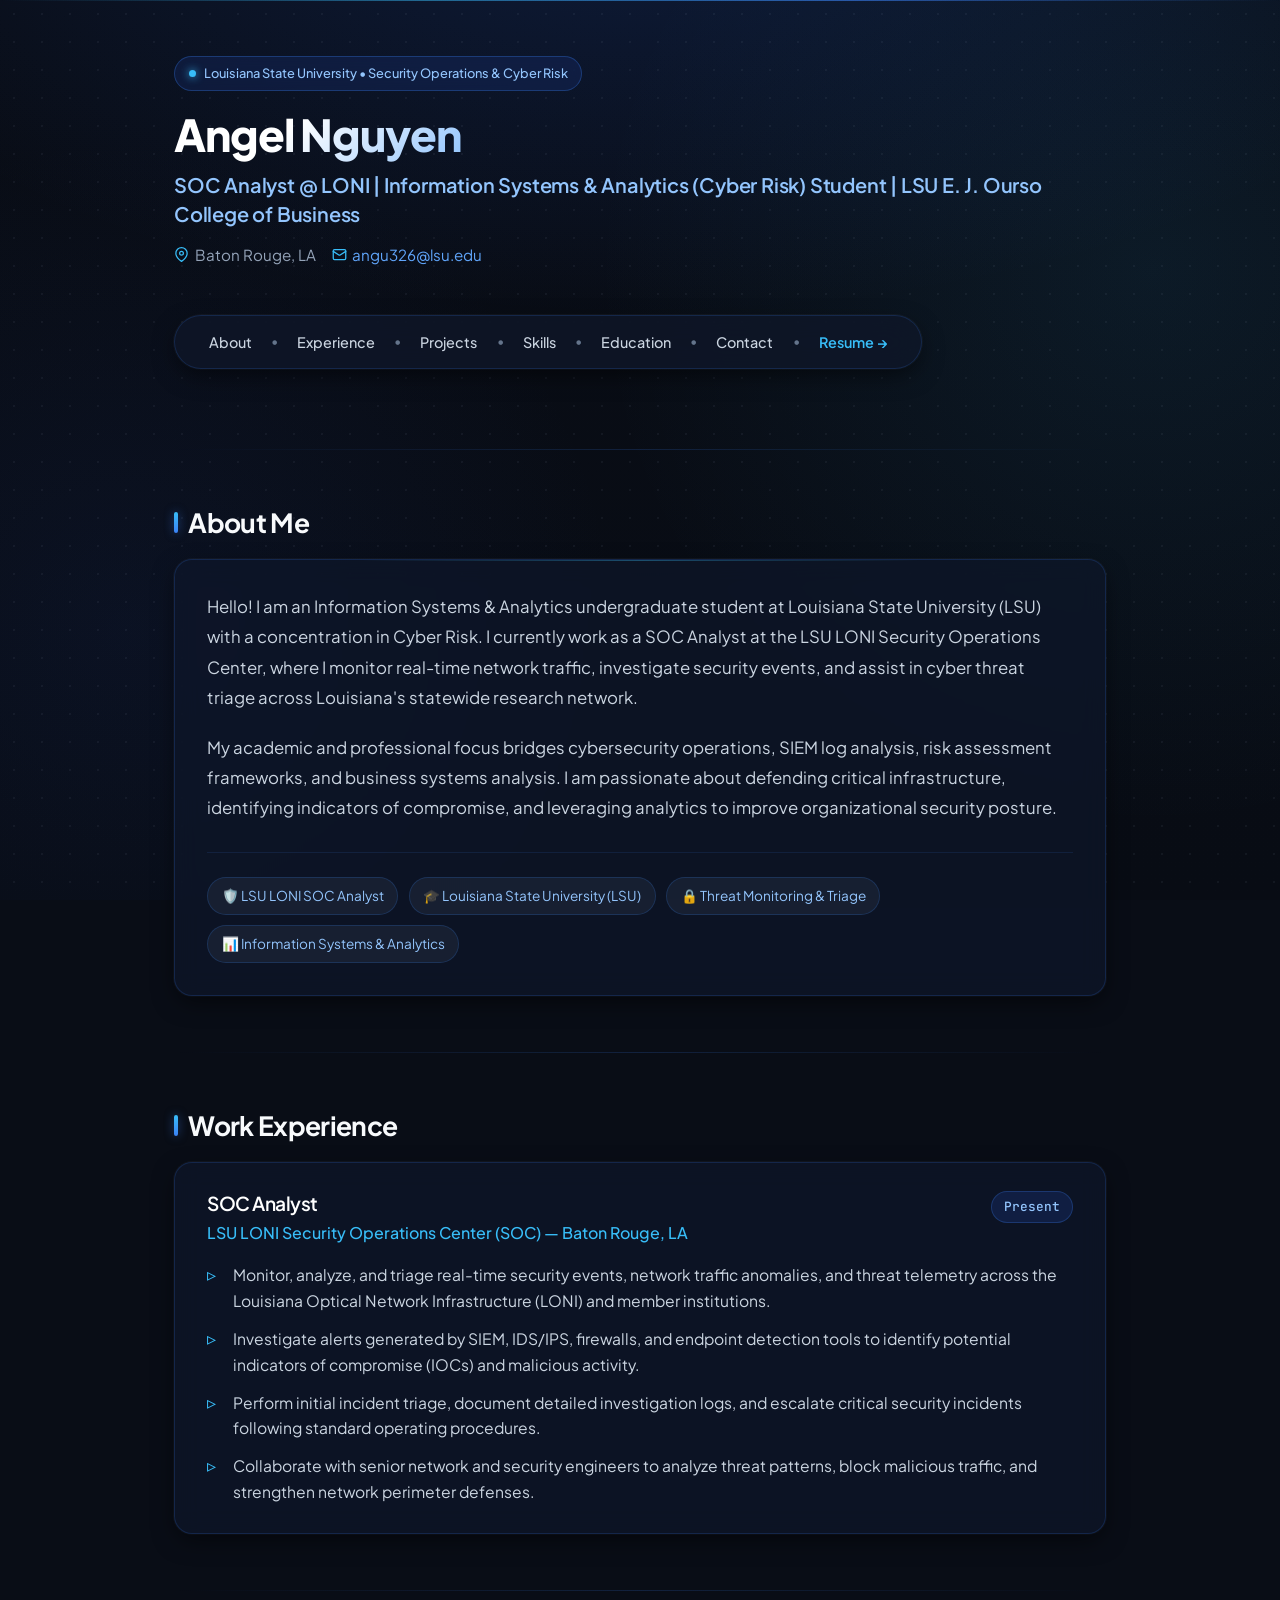
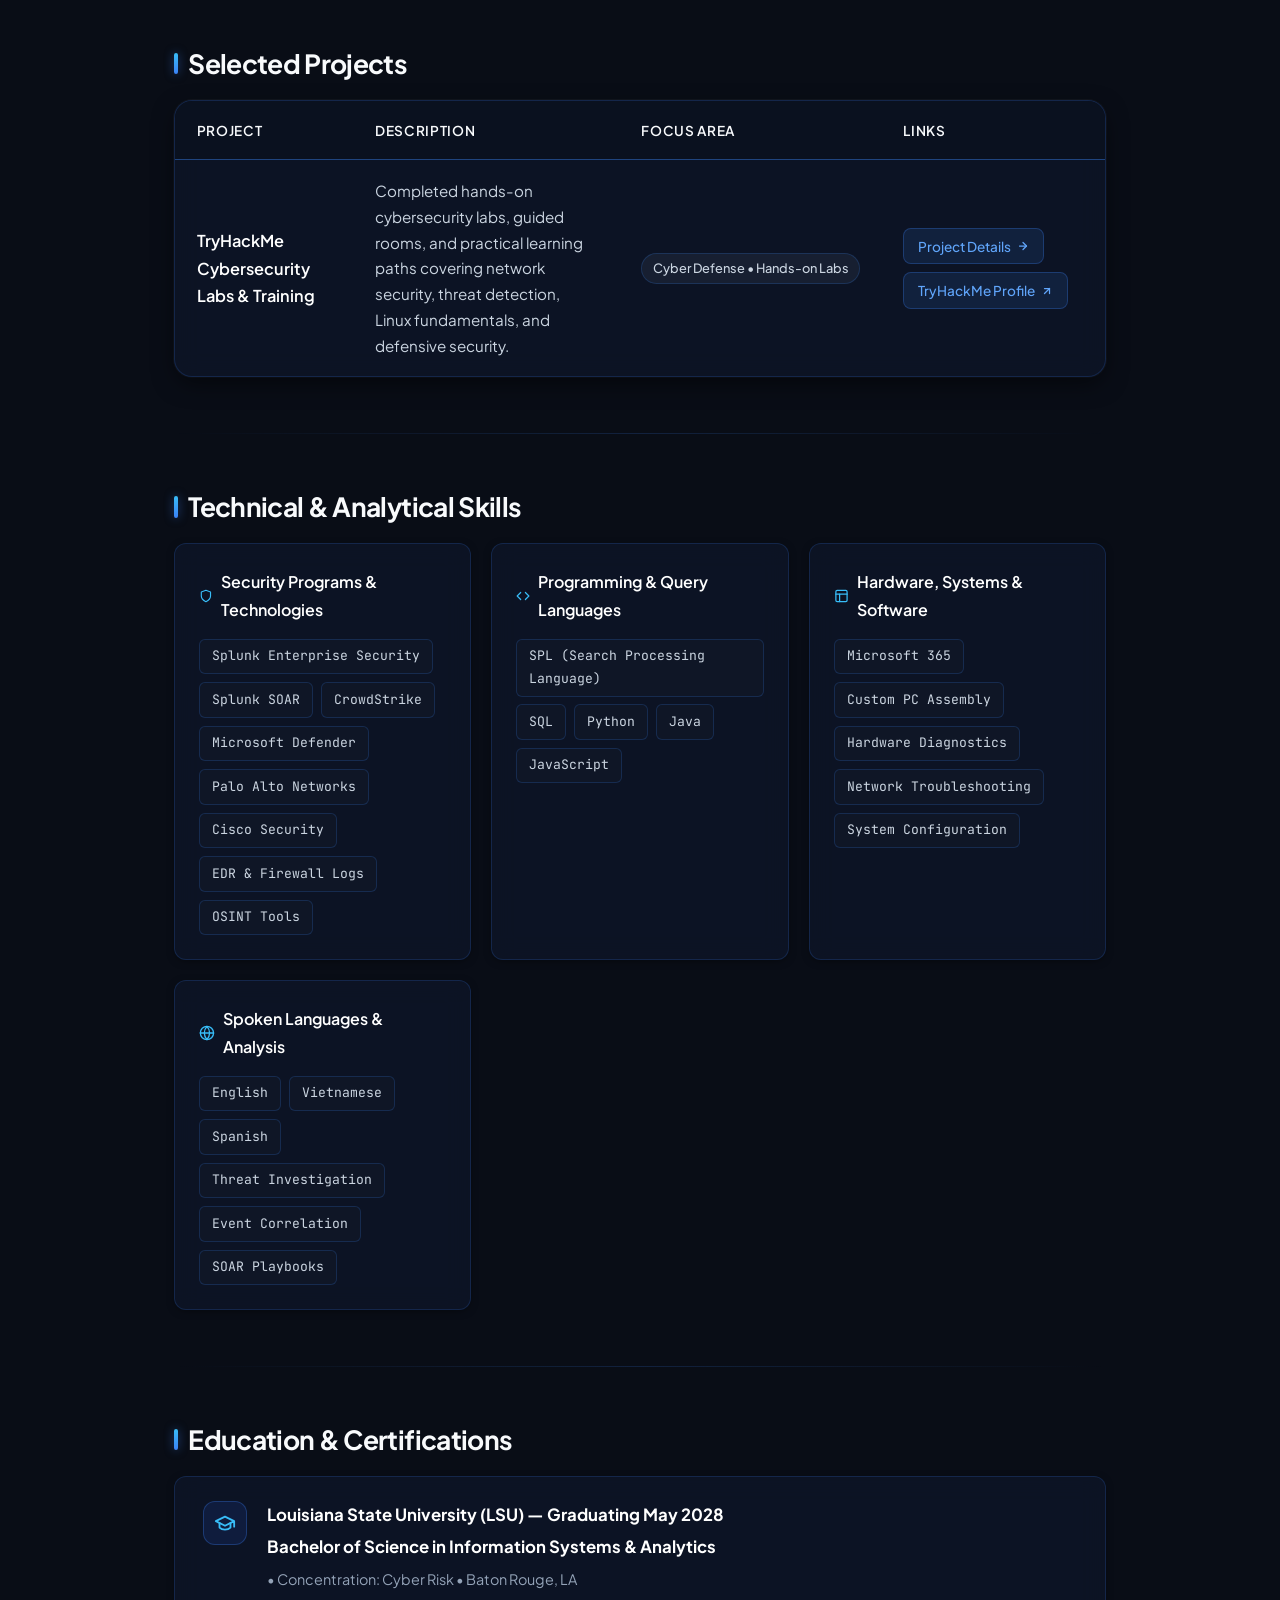
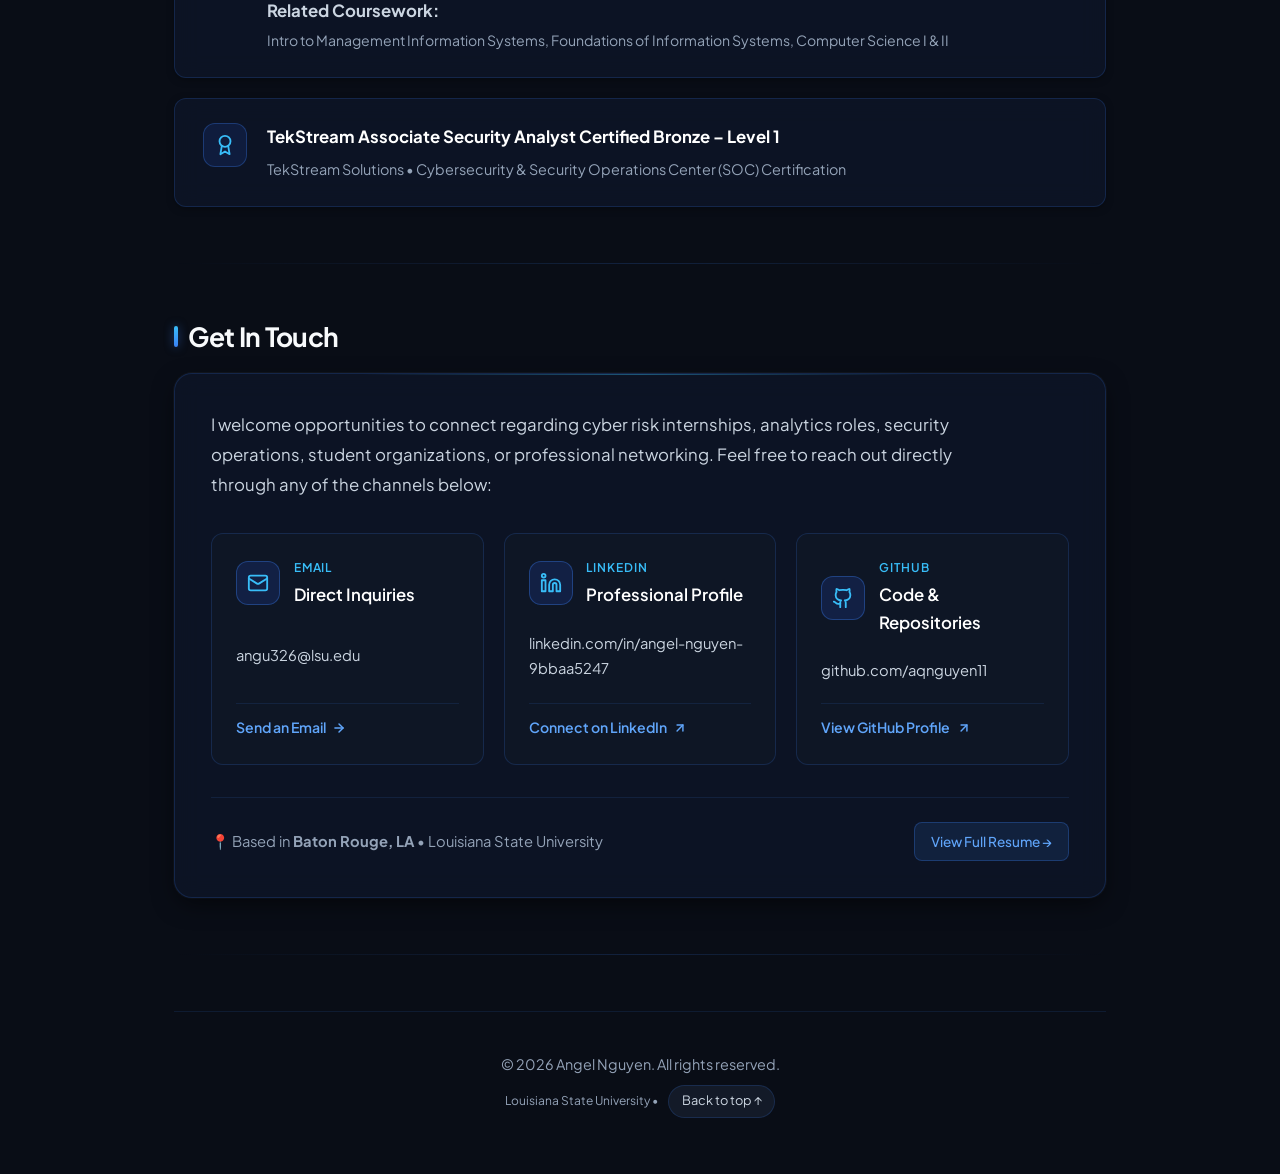
==== commit 48e39a1b: "Add project README and reflection" ====
--- a/index.html
+++ b/index.html
@@ -247,60 +247,76 @@
             <section id="contact">
                 <h2>Get In Touch</h2>
                 
-                <div class="contact-layout">
-                    <div class="contact-info-card">
-                        <p>I welcome opportunities to connect regarding cyber risk internships, analytics roles, student organizations, or academic collaborations:</p>
-
-                        <ul class="contact-channels">
-                            <li class="contact-channel-item">
-                                <a href="mailto:angu326@lsu.edu">
-                                    <svg class="channel-icon" viewBox="0 0 24 24" fill="none" stroke="currentColor" stroke-width="2" stroke-linecap="round" stroke-linejoin="round" aria-hidden="true"><rect width="20" height="16" x="2" y="4" rx="2"></rect><path d="m22 7-8.97 5.7a1.94 1.94 0 0 1-2.06 0L2 7"></path></svg>
-                                    <span><strong>Email:</strong> angu326@lsu.edu</span>
-                                </a>
-                            </li>
-                            <li class="contact-channel-item">
-                                <a href="https://github.com/aqnguyen11" target="_blank" rel="noopener noreferrer">
-                                    <svg class="channel-icon" viewBox="0 0 24 24" fill="none" stroke="currentColor" stroke-width="2" stroke-linecap="round" stroke-linejoin="round" aria-hidden="true"><path d="M15 22v-4a4.8 4.8 0 0 0-1-3.5c3 0 6-2 6-5.5.08-1.25-.27-2.48-1-3.5.28-1.15.28-2.35 0-3.5 0 0-1 0-3 1.5-2.64-.5-5.36-.5-8 0C6 2 5 2 5 2c-.3 1.15-.3 2.35 0 3.5A5.403 5.403 0 0 0 4 9c0 3.5 3 5.5 6 5.5-.39.49-.68 1.05-.85 1.65-.17.6-.22 1.23-.15 1.85v4"></path><path d="M9 18c-4.51 2-5-2-7-2"></path></svg>
-                                    <span><strong>GitHub:</strong> github.com/aqnguyen11</span>
-                                </a>
-                            </li>
-                            <li class="contact-channel-item">
-                                <a href="https://www.linkedin.com/in/angel-nguyen-9bbaa5247" target="_blank" rel="noopener noreferrer">
-                                    <svg class="channel-icon" viewBox="0 0 24 24" fill="none" stroke="currentColor" stroke-width="2" stroke-linecap="round" stroke-linejoin="round" aria-hidden="true"><path d="M16 8a6 6 0 0 1 6 6v7h-4v-7a2 2 0 0 0-2-2 2 2 0 0 0-2 2v7h-4v-7a6 6 0 0 1 6-6z"></path><rect width="4" height="12" x="2" y="9"></rect><circle cx="4" cy="4" r="2"></circle></svg>
-                                    <span><strong>LinkedIn:</strong> linkedin.com/in/angel-nguyen-9bbaa5247</span>
-                                </a>
-                            </li>
-                        </ul>
-                    </div>
-
-                    <fieldset class="contact-form-card">
-                        <legend>Quick Contact Form</legend>
-                        <form action="#" method="post">
-                            <div class="form-group">
-                                <label for="name">Your Name</label>
-                                <input type="text" id="name" name="name" placeholder="Your Name" required>
-                            </div>
-                            <div class="form-group">
-                                <label for="email">Your Email</label>
-                                <input type="email" id="email" name="email" placeholder="you@example.com" required>
-                            </div>
-                            <div class="form-group">
-                                <label for="subject">Subject</label>
-                                <input type="text" id="subject" name="subject" placeholder="Opportunity, inquiry, or greeting">
-                            </div>
-                            <div class="form-group">
-                                <label for="message">Message</label>
-                                <textarea id="message" name="message" rows="5" placeholder="Share your message or inquiry..." required></textarea>
-                            </div>
-                            <div class="form-actions">
-                                <button type="submit" class="btn-primary">
-                                    Send Message
-                                    <svg width="16" height="16" viewBox="0 0 24 24" fill="none" stroke="currentColor" stroke-width="2" stroke-linecap="round" stroke-linejoin="round" aria-hidden="true"><line x1="22" y1="2" x2="11" y2="13"></line><polygon points="22 2 15 22 11 13 2 9 22 2"></polygon></svg>
-                                </button>
-                                <button type="reset" class="btn-secondary">Reset</button>
-                            </div>
-                        </form>
-                    </fieldset>
+                <div class="contact-hub-card">
+                    <p class="contact-hub-intro">
+                        I welcome opportunities to connect regarding cyber risk internships, analytics roles, security operations,
+                        student organizations, or professional networking. Feel free to reach out directly through any of the channels below:
+                    </p>
+
+                    <div class="contact-grid-modern">
+                        <!-- Email Card -->
+                        <a href="mailto:angu326@lsu.edu" class="contact-card-item">
+                            <div class="contact-card-header">
+                                <div class="contact-icon-bubble" aria-hidden="true">
+                                    <svg width="22" height="22" viewBox="0 0 24 24" fill="none" stroke="currentColor" stroke-width="2" stroke-linecap="round" stroke-linejoin="round"><rect width="20" height="16" x="2" y="4" rx="2"></rect><path d="m22 7-8.97 5.7a1.94 1.94 0 0 1-2.06 0L2 7"></path></svg>
+                                </div>
+                                <div>
+                                    <div class="contact-type-label">Email</div>
+                                    <div class="contact-channel-title">Direct Inquiries</div>
+                                </div>
+                            </div>
+                            <div class="contact-card-value">angu326@lsu.edu</div>
+                            <div class="contact-card-action">
+                                Send an Email
+                                <svg viewBox="0 0 24 24" fill="none" stroke="currentColor" stroke-width="2.5" stroke-linecap="round" stroke-linejoin="round" aria-hidden="true"><path d="M5 12h14"></path><path d="m12 5 7 7-7 7"></path></svg>
+                            </div>
+                        </a>
+
+                        <!-- LinkedIn Card -->
+                        <a href="https://www.linkedin.com/in/angel-nguyen-9bbaa5247" target="_blank" rel="noopener noreferrer" class="contact-card-item">
+                            <div class="contact-card-header">
+                                <div class="contact-icon-bubble" aria-hidden="true">
+                                    <svg width="22" height="22" viewBox="0 0 24 24" fill="none" stroke="currentColor" stroke-width="2" stroke-linecap="round" stroke-linejoin="round"><path d="M16 8a6 6 0 0 1 6 6v7h-4v-7a2 2 0 0 0-2-2 2 2 0 0 0-2 2v7h-4v-7a6 6 0 0 1 6-6z"></path><rect width="4" height="12" x="2" y="9"></rect><circle cx="4" cy="4" r="2"></circle></svg>
+                                </div>
+                                <div>
+                                    <div class="contact-type-label">LinkedIn</div>
+                                    <div class="contact-channel-title">Professional Profile</div>
+                                </div>
+                            </div>
+                            <div class="contact-card-value">linkedin.com/in/angel-nguyen-9bbaa5247</div>
+                            <div class="contact-card-action">
+                                Connect on LinkedIn
+                                <svg viewBox="0 0 24 24" fill="none" stroke="currentColor" stroke-width="2.5" stroke-linecap="round" stroke-linejoin="round" aria-hidden="true"><path d="M7 17 17 7"></path><path d="M7 7h10v10"></path></svg>
+                            </div>
+                        </a>
+
+                        <!-- GitHub Card -->
+                        <a href="https://github.com/aqnguyen11" target="_blank" rel="noopener noreferrer" class="contact-card-item">
+                            <div class="contact-card-header">
+                                <div class="contact-icon-bubble" aria-hidden="true">
+                                    <svg width="22" height="22" viewBox="0 0 24 24" fill="none" stroke="currentColor" stroke-width="2" stroke-linecap="round" stroke-linejoin="round"><path d="M15 22v-4a4.8 4.8 0 0 0-1-3.5c3 0 6-2 6-5.5.08-1.25-.27-2.48-1-3.5.28-1.15.28-2.35 0-3.5 0 0-1 0-3 1.5-2.64-.5-5.36-.5-8 0C6 2 5 2 5 2c-.3 1.15-.3 2.35 0 3.5A5.403 5.403 0 0 0 4 9c0 3.5 3 5.5 6 5.5-.39.49-.68 1.05-.85 1.65-.17.6-.22 1.23-.15 1.85v4"></path><path d="M9 18c-4.51 2-5-2-7-2"></path></svg>
+                                </div>
+                                <div>
+                                    <div class="contact-type-label">GitHub</div>
+                                    <div class="contact-channel-title">Code &amp; Repositories</div>
+                                </div>
+                            </div>
+                            <div class="contact-card-value">github.com/aqnguyen11</div>
+                            <div class="contact-card-action">
+                                View GitHub Profile
+                                <svg viewBox="0 0 24 24" fill="none" stroke="currentColor" stroke-width="2.5" stroke-linecap="round" stroke-linejoin="round" aria-hidden="true"><path d="M7 17 17 7"></path><path d="M7 7h10v10"></path></svg>
+                            </div>
+                        </a>
+                    </div>
+
+                    <div class="contact-hub-footer">
+                        <span>
+                            📍 Based in <strong>Baton Rouge, LA</strong> &bull; Louisiana State University
+                        </span>
+                        <a href="resume.html" class="project-link" style="padding: 0.45rem 1rem;">
+                            View Full Resume &rarr;
+                        </a>
+                    </div>
                 </div>
             </section>
         </main>
--- a/styles.css
+++ b/styles.css
@@ -737,136 +737,161 @@
    Contact Section & Form
    ========================================================================== */
 
-.contact-layout {
-  display: grid;
-  grid-template-columns: 1fr 1.3fr;
-  gap: 2rem;
-  align-items: start;
-}
-
-@media (max-width: 768px) {
-  .contact-layout {
-    grid-template-columns: 1fr;
-  }
-}
-
-.contact-info-card {
+/* ==========================================================================
+   Contact Section & Direct Networking Hub
+   ========================================================================== */
+
+.contact-hub-card {
   background: var(--bg-card);
   border: 1px solid var(--border-card);
   border-radius: var(--radius-lg);
-  padding: 2rem;
+  padding: 2.25rem;
   box-shadow: var(--shadow-md);
   backdrop-filter: blur(12px);
   -webkit-backdrop-filter: blur(12px);
-}
-
-.contact-info-card p {
+  position: relative;
+  overflow: hidden;
+  transition: all var(--transition-normal);
+}
+
+.contact-hub-card:hover {
+  border-color: var(--border-card-hover);
+  box-shadow: var(--shadow-lg);
+}
+
+.contact-hub-card::before {
+  content: "";
+  position: absolute;
+  top: 0;
+  left: 20%;
+  right: 20%;
+  height: 1px;
+  background: linear-gradient(90deg, transparent, rgba(56, 189, 248, 0.4), transparent);
+  pointer-events: none;
+}
+
+.contact-hub-intro {
   color: var(--text-secondary);
-  font-size: 0.98rem;
-  line-height: 1.7;
-  margin-bottom: 1.5rem;
-}
-
-.contact-channels {
-  list-style: none;
-  padding: 0;
-  margin: 0;
+  font-size: 1.05rem;
+  line-height: 1.8;
+  max-width: 760px;
+  margin-bottom: 2rem;
+}
+
+.contact-grid-modern {
+  display: grid;
+  grid-template-columns: repeat(auto-fit, minmax(260px, 1fr));
+  gap: 1.25rem;
+  margin-bottom: 2rem;
+}
+
+.contact-card-item {
+  background: rgba(17, 24, 39, 0.75);
+  border: 1px solid var(--border-card);
+  border-radius: var(--radius-md);
+  padding: 1.5rem;
   display: flex;
   flex-direction: column;
-  gap: 1rem;
-}
-
-.contact-channel-item a {
-  display: flex;
-  align-items: center;
-  gap: 0.75rem;
-  padding: 0.75rem 1rem;
+  justify-content: space-between;
+  gap: 1.25rem;
+  text-decoration: none;
+  transition: all var(--transition-normal);
+  position: relative;
+}
+
+.contact-card-item:hover {
+  background: rgba(30, 58, 138, 0.25);
+  border-color: var(--accent-blue-400);
+  box-shadow: 0 10px 25px -5px rgba(0, 0, 0, 0.5), 0 0 20px rgba(59, 130, 246, 0.25);
+  transform: translateY(-3px);
+}
+
+.contact-card-header {
+  display: flex;
+  align-items: center;
+  gap: 0.85rem;
+}
+
+.contact-icon-bubble {
+  width: 44px;
+  height: 44px;
+  min-width: 44px;
   border-radius: var(--radius-md);
-  background: rgba(17, 24, 39, 0.6);
-  border: 1px solid rgba(59, 130, 246, 0.15);
+  background: rgba(30, 58, 138, 0.3);
+  border: 1px solid rgba(59, 130, 246, 0.35);
+  display: flex;
+  align-items: center;
+  justify-content: center;
+  color: var(--accent-cyan);
+  transition: all var(--transition-normal);
+}
+
+.contact-card-item:hover .contact-icon-bubble {
+  background: var(--accent-blue-600);
+  color: #ffffff;
+  box-shadow: 0 0 15px rgba(59, 130, 246, 0.5);
+  border-color: var(--accent-blue-400);
+}
+
+.contact-type-label {
+  font-size: 0.75rem;
+  font-weight: 600;
+  text-transform: uppercase;
+  letter-spacing: 0.08em;
+  color: var(--accent-cyan);
+}
+
+.contact-channel-title {
+  color: #ffffff;
+  font-size: 1.05rem;
+  font-weight: 600;
+  margin-top: 0.15rem;
+}
+
+.contact-card-value {
   color: var(--text-secondary);
   font-size: 0.92rem;
-  transition: all var(--transition-normal);
-}
-
-.contact-channel-item a:hover {
-  background: rgba(30, 58, 138, 0.25);
-  border-color: var(--accent-blue-400);
-  color: #ffffff;
-  box-shadow: 0 0 15px rgba(59, 130, 246, 0.2);
+  word-break: break-all;
+  font-family: var(--font-sans);
+}
+
+.contact-card-action {
+  display: inline-flex;
+  align-items: center;
+  gap: 0.4rem;
+  color: var(--accent-blue-400);
+  font-size: 0.88rem;
+  font-weight: 600;
+  transition: all var(--transition-normal);
+  padding-top: 0.75rem;
+  border-top: 1px solid var(--border-subtle);
+}
+
+.contact-card-item:hover .contact-card-action {
+  color: #ffffff;
+  padding-left: 0.25rem;
+}
+
+.contact-card-action svg {
+  width: 14px;
+  height: 14px;
+  transition: transform var(--transition-normal);
+}
+
+.contact-card-item:hover .contact-card-action svg {
   transform: translateX(4px);
 }
 
-.channel-icon {
-  width: 20px;
-  height: 20px;
-  color: var(--accent-cyan);
-  min-width: 20px;
-}
-
-/* Contact Form */
-fieldset.contact-form-card {
-  border: 1px solid var(--border-card);
-  border-radius: var(--radius-lg);
-  background: var(--bg-card);
-  padding: 2rem;
-  box-shadow: var(--shadow-md);
-  backdrop-filter: blur(12px);
-  -webkit-backdrop-filter: blur(12px);
-}
-
-legend {
-  color: #ffffff;
-  font-weight: 600;
-  font-size: 1.15rem;
-  padding: 0 0.5rem;
-  margin-left: -0.5rem;
-  margin-bottom: 1rem;
-}
-
-.form-group {
-  margin-bottom: 1.25rem;
-}
-
-.form-group label {
-  display: block;
-  font-size: 0.88rem;
-  font-weight: 500;
-  color: var(--text-primary);
-  margin-bottom: 0.4rem;
-}
-
-.form-group input,
-.form-group textarea {
-  width: 100%;
-  padding: 0.75rem 1rem;
-  background: var(--bg-input);
-  border: 1px solid rgba(148, 163, 184, 0.2);
-  border-radius: var(--radius-sm);
-  color: var(--text-primary);
-  font-family: var(--font-sans);
-  font-size: 0.95rem;
-  transition: all var(--transition-normal);
-}
-
-.form-group input:focus,
-.form-group textarea:focus {
-  outline: none;
-  border-color: var(--accent-blue-500);
-  box-shadow: 0 0 0 3px rgba(59, 130, 246, 0.25), 0 0 15px rgba(59, 130, 246, 0.15);
-  background: rgba(15, 23, 42, 0.95);
-}
-
-.form-group input::placeholder,
-.form-group textarea::placeholder {
-  color: var(--text-dim);
-}
-
-.form-actions {
-  display: flex;
+.contact-hub-footer {
+  display: flex;
+  align-items: center;
+  justify-content: space-between;
+  flex-wrap: wrap;
   gap: 1rem;
-  margin-top: 1.5rem;
-  flex-wrap: wrap;
+  padding-top: 1.5rem;
+  border-top: 1px solid var(--border-subtle);
+  font-size: 0.92rem;
+  color: var(--text-muted);
 }
 
 .btn-primary {
